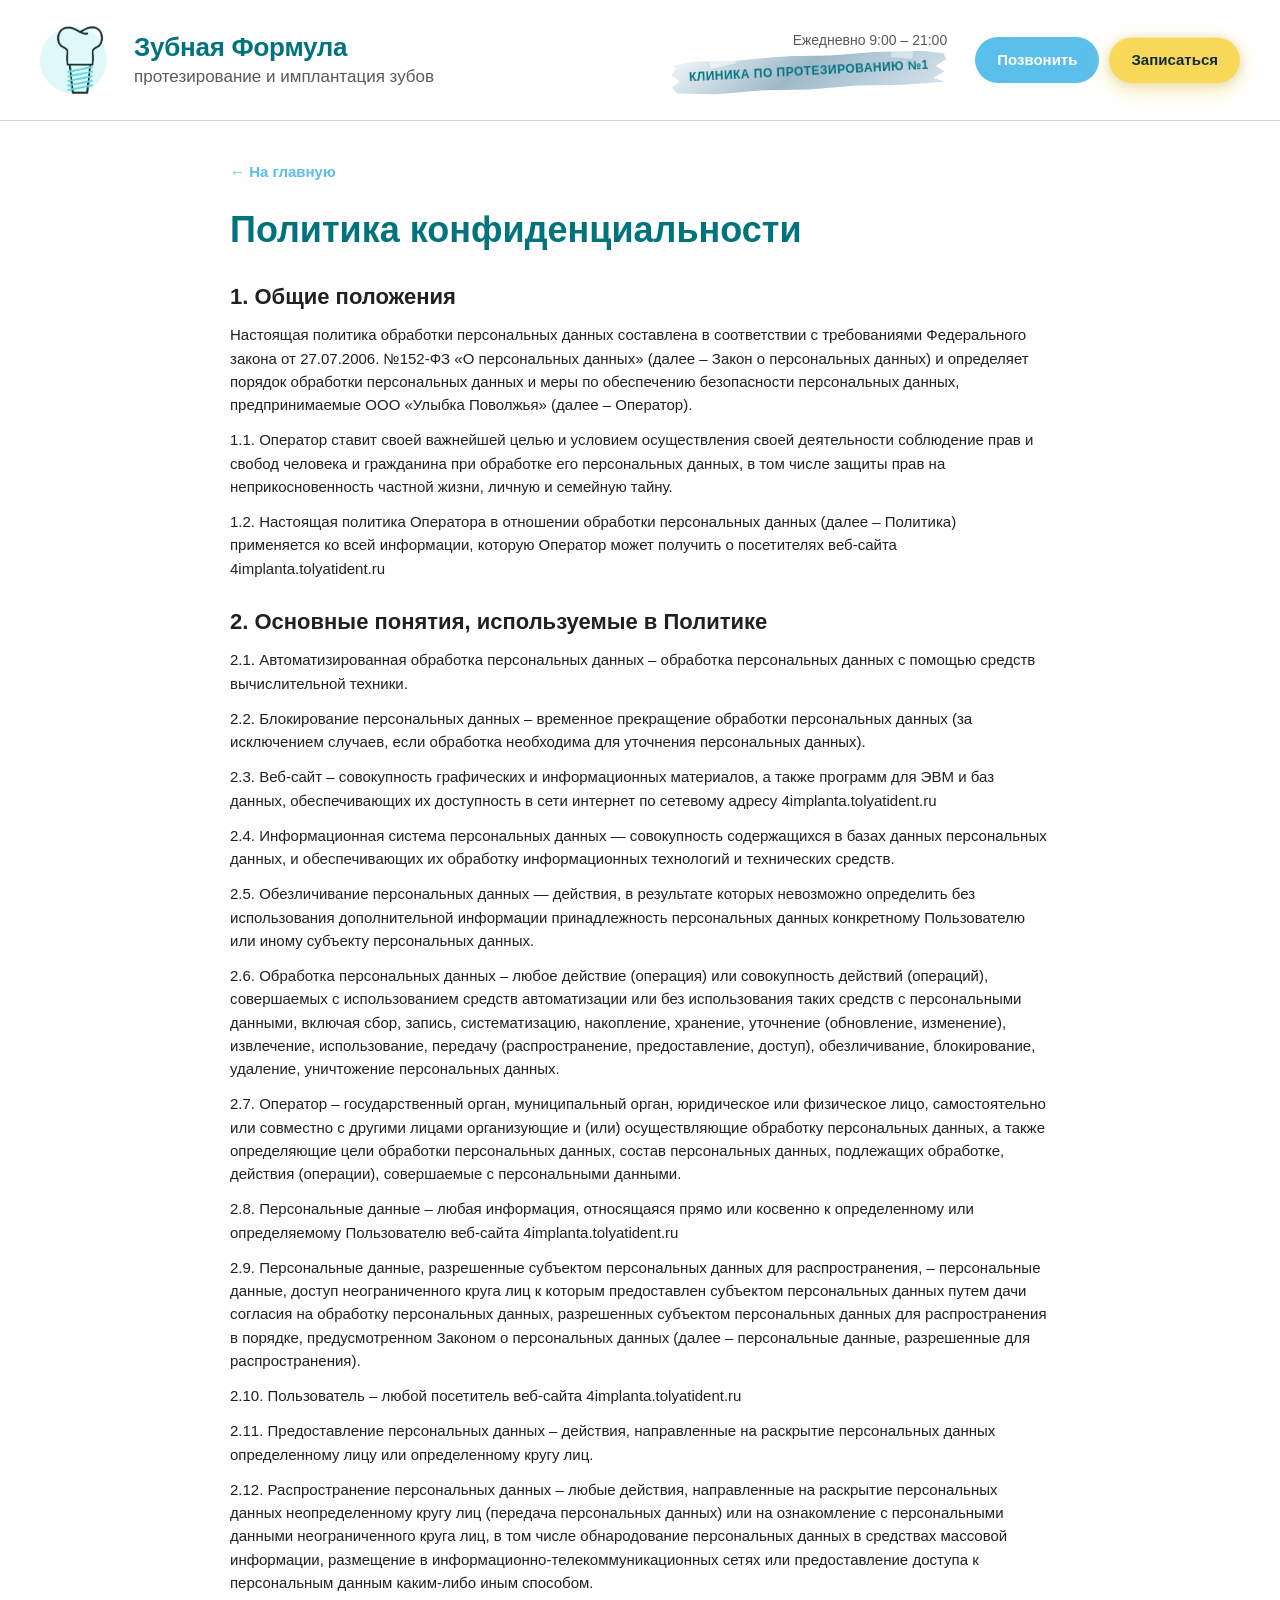
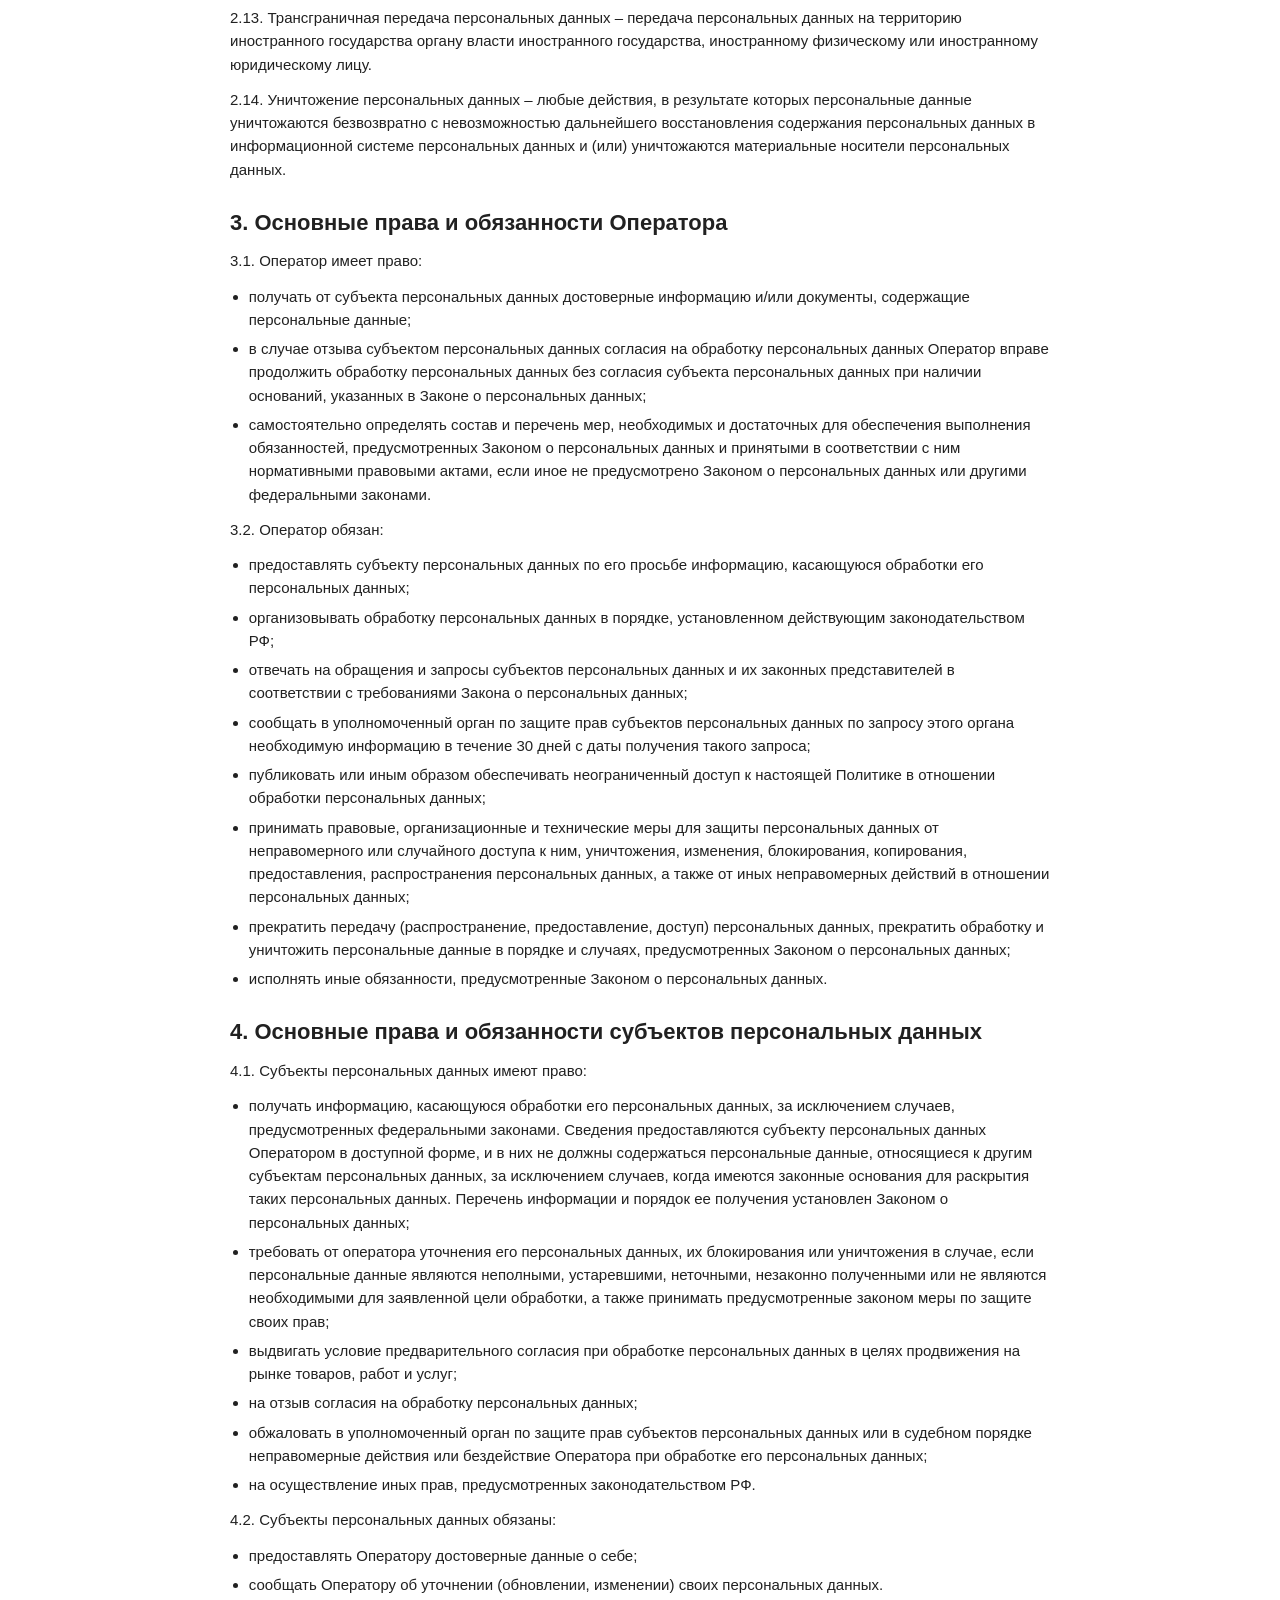
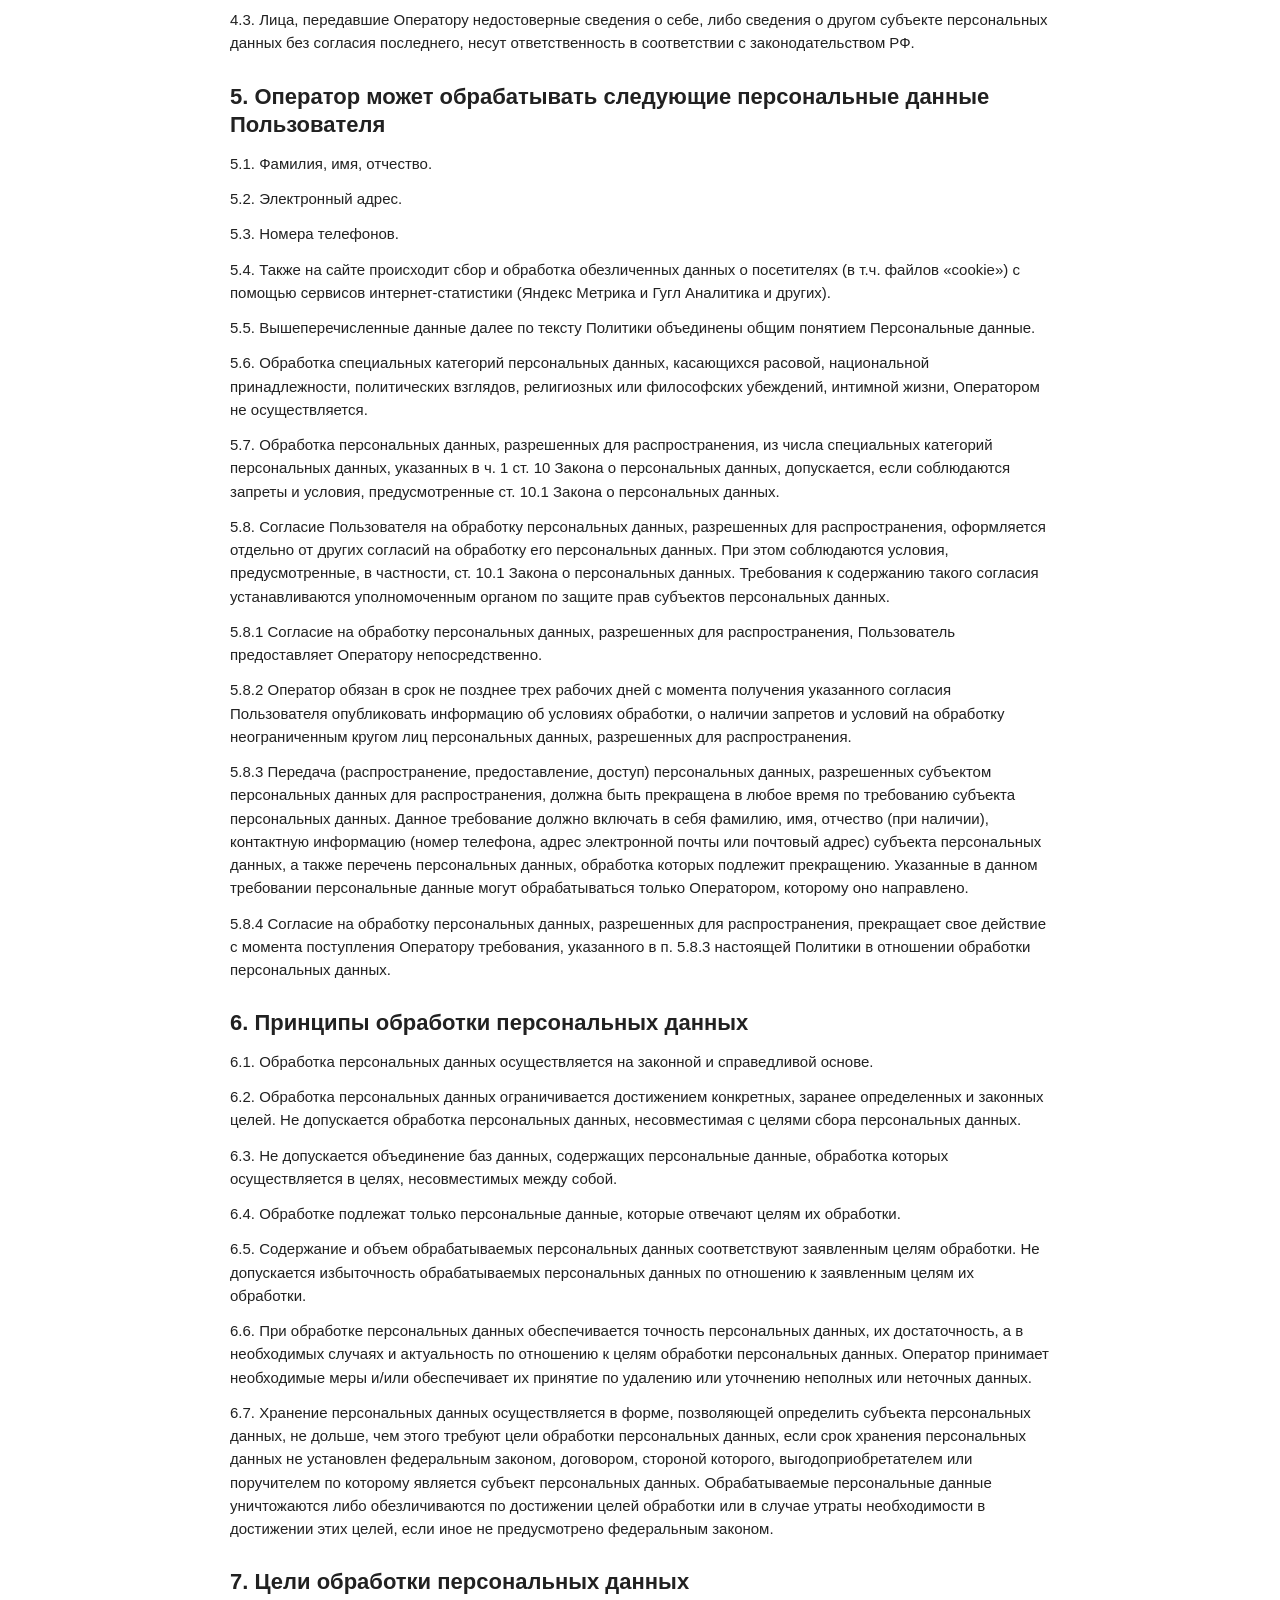
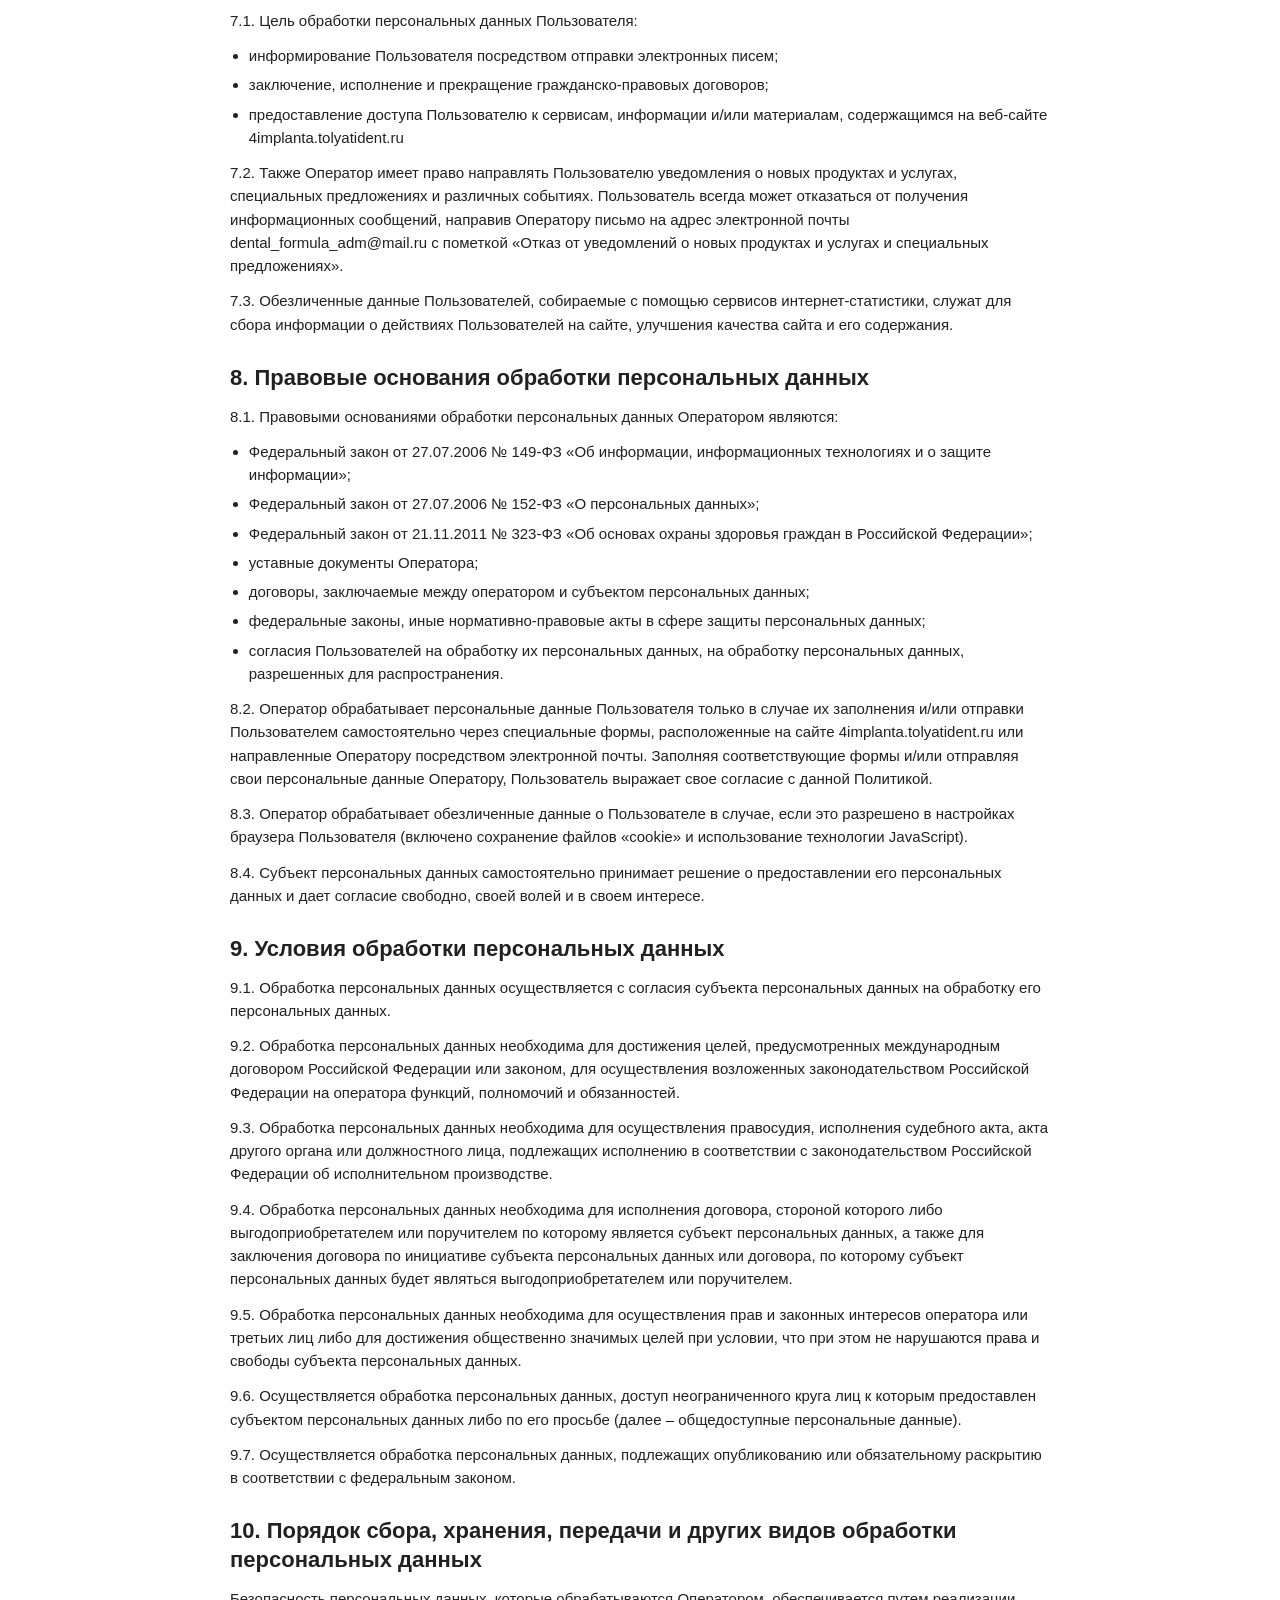
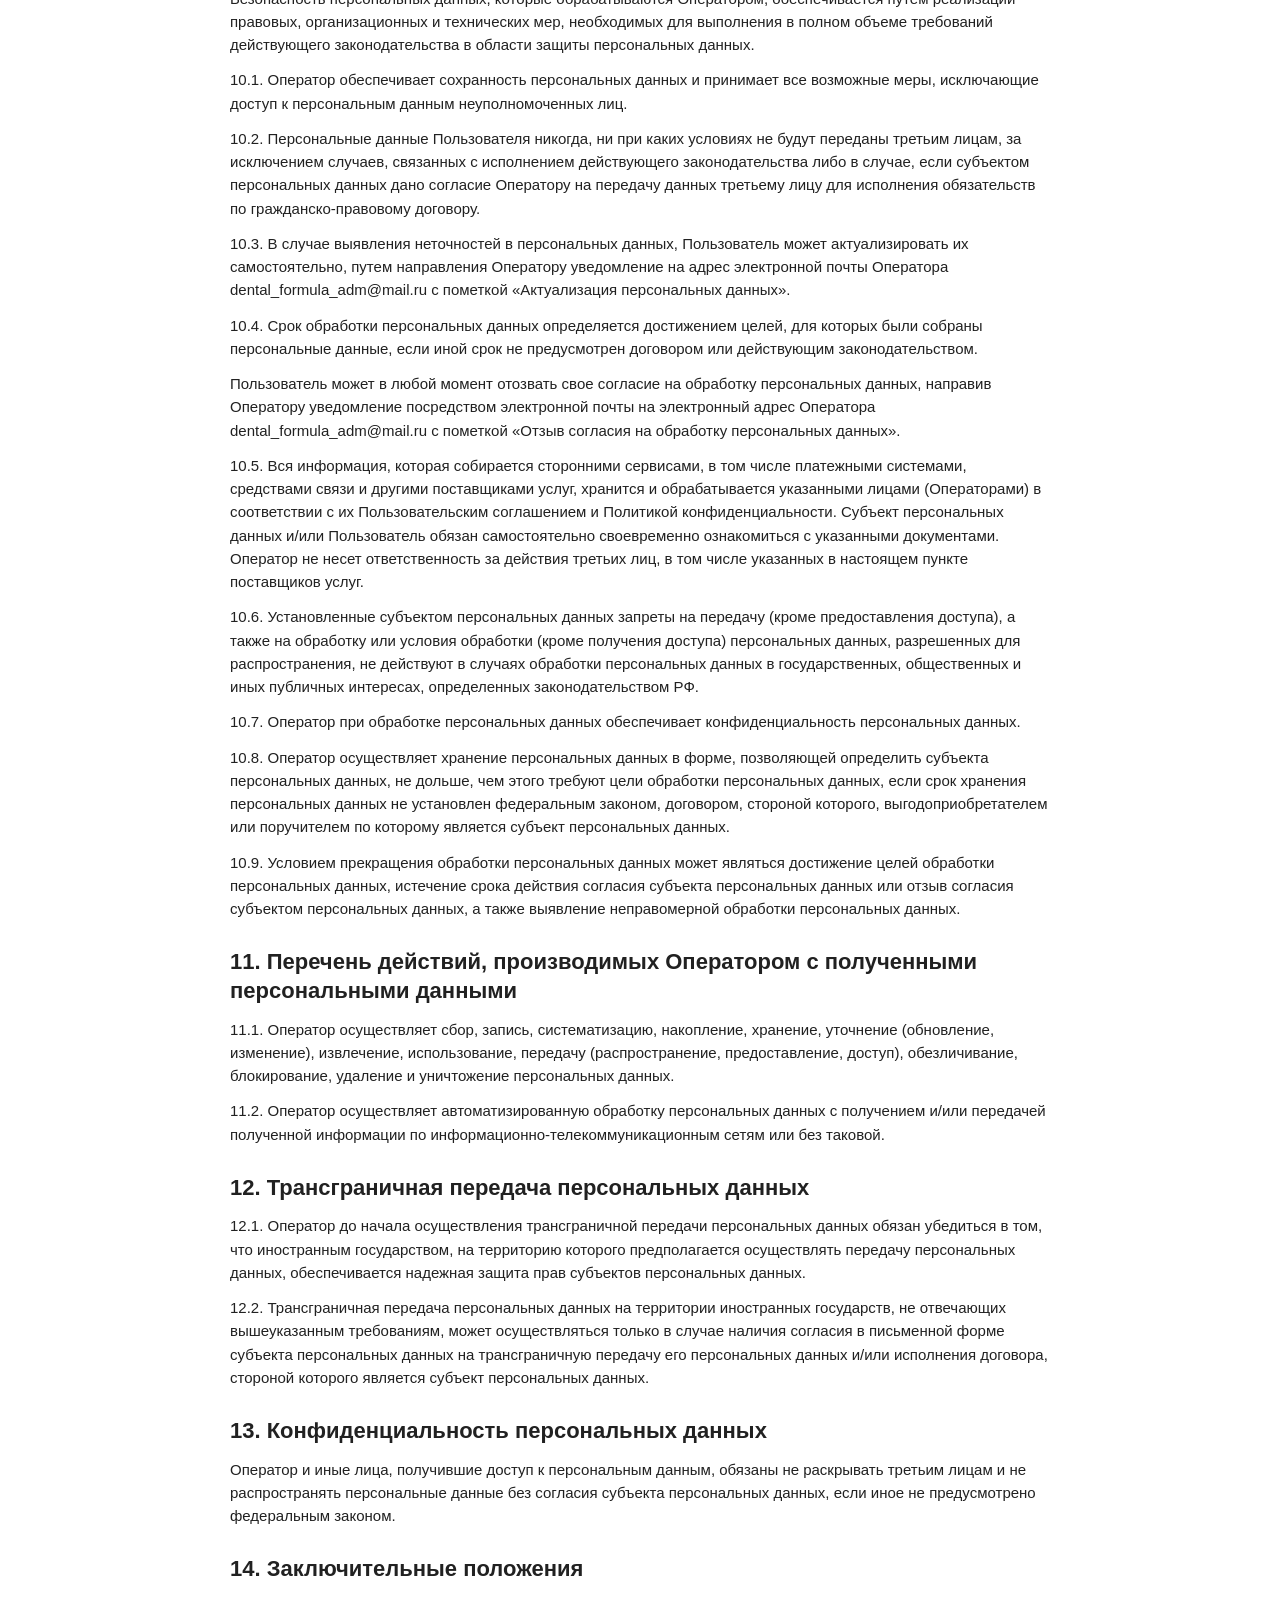
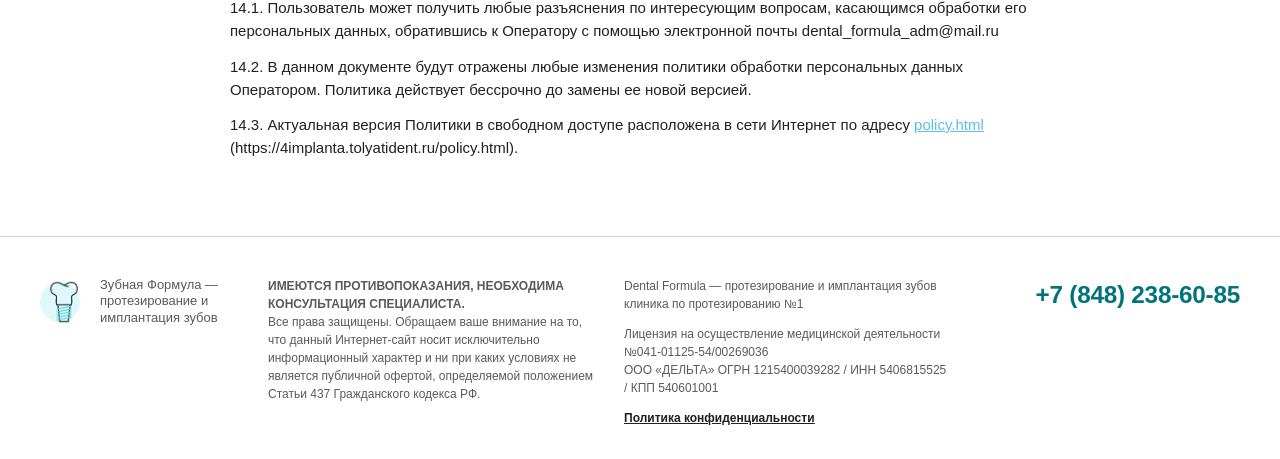
==== policy.html @ 5283dc04 "3 version" ====
<!DOCTYPE html>
<html lang="ru">
<head>
  <meta charset="UTF-8">
  <meta name="viewport" content="width=device-width, initial-scale=1.0">
  <meta name="format-detection" content="telephone=no">
  <title>Политика конфиденциальности — Зубная Формула</title>
  <link rel="icon" type="image/png" href="assets/images/logo-dental-formula.png">
  <link rel="stylesheet" href="https://static.tildacdn.com/css/fonts-tildasans.css">
  <link rel="stylesheet" href="css/styles.css">
</head>
<body>

  <header class="header">
    <div class="header__inner container">
      <a class="header__logo" href="index.html" aria-label="Зубная Формула">
        <img src="assets/images/logo-dental-formula.png" alt="Зубная Формула" width="80" height="80">
        <span class="header__logo-text">
          <span class="header__logo-name">Зубная Формула</span>
          <span class="header__logo-tagline">протезирование и имплантация зубов</span>
        </span>
      </a>

      <div class="header__meta">
        <p class="header__hours">Ежедневно 9:00 – 21:00</p>
        <p class="header__address">
          <span class="header__sticker">клиника по протезированию №1</span>
        </p>
      </div>

      <div class="header__actions">
        <a class="btn btn--primary" href="tel:+78482386085">Позвонить</a>
        <a class="header__btn btn btn--accent" href="index.html#consultation">Записаться</a>
      </div>
    </div>
  </header>

  <main class="legal-page">
    <div class="legal-page__inner container">
      <a class="legal-page__back" href="index.html">← На главную</a>
      <h1 class="legal-page__title">Политика конфиденциальности</h1>

      <div class="legal-page__content">
        <h2>1. Общие положения</h2>
        <p>Настоящая политика обработки персональных данных составлена в соответствии с требованиями Федерального закона от 27.07.2006. №152-ФЗ «О персональных данных» (далее – Закон о персональных данных) и определяет порядок обработки персональных данных и меры по обеспечению безопасности персональных данных, предпринимаемые OOO «Улыбка Поволжья» (далее – Оператор).</p>
        <p>1.1. Оператор ставит своей важнейшей целью и условием осуществления своей деятельности соблюдение прав и свобод человека и гражданина при обработке его персональных данных, в том числе защиты прав на неприкосновенность частной жизни, личную и семейную тайну.</p>
        <p>1.2. Настоящая политика Оператора в отношении обработки персональных данных (далее – Политика) применяется ко всей информации, которую Оператор может получить о посетителях веб-сайта 4implanta.tolyatident.ru</p>

        <h2>2. Основные понятия, используемые в Политике</h2>
        <p>2.1. Автоматизированная обработка персональных данных – обработка персональных данных с помощью средств вычислительной техники.</p>
        <p>2.2. Блокирование персональных данных – временное прекращение обработки персональных данных (за исключением случаев, если обработка необходима для уточнения персональных данных).</p>
        <p>2.3. Веб-сайт – совокупность графических и информационных материалов, а также программ для ЭВМ и баз данных, обеспечивающих их доступность в сети интернет по сетевому адресу 4implanta.tolyatident.ru</p>
        <p>2.4. Информационная система персональных данных — совокупность содержащихся в базах данных персональных данных, и обеспечивающих их обработку информационных технологий и технических средств.</p>
        <p>2.5. Обезличивание персональных данных — действия, в результате которых невозможно определить без использования дополнительной информации принадлежность персональных данных конкретному Пользователю или иному субъекту персональных данных.</p>
        <p>2.6. Обработка персональных данных – любое действие (операция) или совокупность действий (операций), совершаемых с использованием средств автоматизации или без использования таких средств с персональными данными, включая сбор, запись, систематизацию, накопление, хранение, уточнение (обновление, изменение), извлечение, использование, передачу (распространение, предоставление, доступ), обезличивание, блокирование, удаление, уничтожение персональных данных.</p>
        <p>2.7. Оператор – государственный орган, муниципальный орган, юридическое или физическое лицо, самостоятельно или совместно с другими лицами организующие и (или) осуществляющие обработку персональных данных, а также определяющие цели обработки персональных данных, состав персональных данных, подлежащих обработке, действия (операции), совершаемые с персональными данными.</p>
        <p>2.8. Персональные данные – любая информация, относящаяся прямо или косвенно к определенному или определяемому Пользователю веб-сайта 4implanta.tolyatident.ru</p>
        <p>2.9. Персональные данные, разрешенные субъектом персональных данных для распространения, – персональные данные, доступ неограниченного круга лиц к которым предоставлен субъектом персональных данных путем дачи согласия на обработку персональных данных, разрешенных субъектом персональных данных для распространения в порядке, предусмотренном Законом о персональных данных (далее – персональные данные, разрешенные для распространения).</p>
        <p>2.10. Пользователь – любой посетитель веб-сайта 4implanta.tolyatident.ru</p>
        <p>2.11. Предоставление персональных данных – действия, направленные на раскрытие персональных данных определенному лицу или определенному кругу лиц.</p>
        <p>2.12. Распространение персональных данных – любые действия, направленные на раскрытие персональных данных неопределенному кругу лиц (передача персональных данных) или на ознакомление с персональными данными неограниченного круга лиц, в том числе обнародование персональных данных в средствах массовой информации, размещение в информационно-телекоммуникационных сетях или предоставление доступа к персональным данным каким-либо иным способом.</p>
        <p>2.13. Трансграничная передача персональных данных – передача персональных данных на территорию иностранного государства органу власти иностранного государства, иностранному физическому или иностранному юридическому лицу.</p>
        <p>2.14. Уничтожение персональных данных – любые действия, в результате которых персональные данные уничтожаются безвозвратно с невозможностью дальнейшего восстановления содержания персональных данных в информационной системе персональных данных и (или) уничтожаются материальные носители персональных данных.</p>

        <h2>3. Основные права и обязанности Оператора</h2>
        <p>3.1. Оператор имеет право:</p>
        <ul>
          <li>получать от субъекта персональных данных достоверные информацию и/или документы, содержащие персональные данные;</li>
          <li>в случае отзыва субъектом персональных данных согласия на обработку персональных данных Оператор вправе продолжить обработку персональных данных без согласия субъекта персональных данных при наличии оснований, указанных в Законе о персональных данных;</li>
          <li>самостоятельно определять состав и перечень мер, необходимых и достаточных для обеспечения выполнения обязанностей, предусмотренных Законом о персональных данных и принятыми в соответствии с ним нормативными правовыми актами, если иное не предусмотрено Законом о персональных данных или другими федеральными законами.</li>
        </ul>
        <p>3.2. Оператор обязан:</p>
        <ul>
          <li>предоставлять субъекту персональных данных по его просьбе информацию, касающуюся обработки его персональных данных;</li>
          <li>организовывать обработку персональных данных в порядке, установленном действующим законодательством РФ;</li>
          <li>отвечать на обращения и запросы субъектов персональных данных и их законных представителей в соответствии с требованиями Закона о персональных данных;</li>
          <li>сообщать в уполномоченный орган по защите прав субъектов персональных данных по запросу этого органа необходимую информацию в течение 30 дней с даты получения такого запроса;</li>
          <li>публиковать или иным образом обеспечивать неограниченный доступ к настоящей Политике в отношении обработки персональных данных;</li>
          <li>принимать правовые, организационные и технические меры для защиты персональных данных от неправомерного или случайного доступа к ним, уничтожения, изменения, блокирования, копирования, предоставления, распространения персональных данных, а также от иных неправомерных действий в отношении персональных данных;</li>
          <li>прекратить передачу (распространение, предоставление, доступ) персональных данных, прекратить обработку и уничтожить персональные данные в порядке и случаях, предусмотренных Законом о персональных данных;</li>
          <li>исполнять иные обязанности, предусмотренные Законом о персональных данных.</li>
        </ul>

        <h2>4. Основные права и обязанности субъектов персональных данных</h2>
        <p>4.1. Субъекты персональных данных имеют право:</p>
        <ul>
          <li>получать информацию, касающуюся обработки его персональных данных, за исключением случаев, предусмотренных федеральными законами. Сведения предоставляются субъекту персональных данных Оператором в доступной форме, и в них не должны содержаться персональные данные, относящиеся к другим субъектам персональных данных, за исключением случаев, когда имеются законные основания для раскрытия таких персональных данных. Перечень информации и порядок ее получения установлен Законом о персональных данных;</li>
          <li>требовать от оператора уточнения его персональных данных, их блокирования или уничтожения в случае, если персональные данные являются неполными, устаревшими, неточными, незаконно полученными или не являются необходимыми для заявленной цели обработки, а также принимать предусмотренные законом меры по защите своих прав;</li>
          <li>выдвигать условие предварительного согласия при обработке персональных данных в целях продвижения на рынке товаров, работ и услуг;</li>
          <li>на отзыв согласия на обработку персональных данных;</li>
          <li>обжаловать в уполномоченный орган по защите прав субъектов персональных данных или в судебном порядке неправомерные действия или бездействие Оператора при обработке его персональных данных;</li>
          <li>на осуществление иных прав, предусмотренных законодательством РФ.</li>
        </ul>
        <p>4.2. Субъекты персональных данных обязаны:</p>
        <ul>
          <li>предоставлять Оператору достоверные данные о себе;</li>
          <li>сообщать Оператору об уточнении (обновлении, изменении) своих персональных данных.</li>
        </ul>
        <p>4.3. Лица, передавшие Оператору недостоверные сведения о себе, либо сведения о другом субъекте персональных данных без согласия последнего, несут ответственность в соответствии с законодательством РФ.</p>

        <h2>5. Оператор может обрабатывать следующие персональные данные Пользователя</h2>
        <p>5.1. Фамилия, имя, отчество.</p>
        <p>5.2. Электронный адрес.</p>
        <p>5.3. Номера телефонов.</p>
        <p>5.4. Также на сайте происходит сбор и обработка обезличенных данных о посетителях (в т.ч. файлов «cookie») с помощью сервисов интернет-статистики (Яндекс Метрика и Гугл Аналитика и других).</p>
        <p>5.5. Вышеперечисленные данные далее по тексту Политики объединены общим понятием Персональные данные.</p>
        <p>5.6. Обработка специальных категорий персональных данных, касающихся расовой, национальной принадлежности, политических взглядов, религиозных или философских убеждений, интимной жизни, Оператором не осуществляется.</p>
        <p>5.7. Обработка персональных данных, разрешенных для распространения, из числа специальных категорий персональных данных, указанных в ч. 1 ст. 10 Закона о персональных данных, допускается, если соблюдаются запреты и условия, предусмотренные ст. 10.1 Закона о персональных данных.</p>
        <p>5.8. Согласие Пользователя на обработку персональных данных, разрешенных для распространения, оформляется отдельно от других согласий на обработку его персональных данных. При этом соблюдаются условия, предусмотренные, в частности, ст. 10.1 Закона о персональных данных. Требования к содержанию такого согласия устанавливаются уполномоченным органом по защите прав субъектов персональных данных.</p>
        <p>5.8.1 Согласие на обработку персональных данных, разрешенных для распространения, Пользователь предоставляет Оператору непосредственно.</p>
        <p>5.8.2 Оператор обязан в срок не позднее трех рабочих дней с момента получения указанного согласия Пользователя опубликовать информацию об условиях обработки, о наличии запретов и условий на обработку неограниченным кругом лиц персональных данных, разрешенных для распространения.</p>
        <p>5.8.3 Передача (распространение, предоставление, доступ) персональных данных, разрешенных субъектом персональных данных для распространения, должна быть прекращена в любое время по требованию субъекта персональных данных. Данное требование должно включать в себя фамилию, имя, отчество (при наличии), контактную информацию (номер телефона, адрес электронной почты или почтовый адрес) субъекта персональных данных, а также перечень персональных данных, обработка которых подлежит прекращению. Указанные в данном требовании персональные данные могут обрабатываться только Оператором, которому оно направлено.</p>
        <p>5.8.4 Согласие на обработку персональных данных, разрешенных для распространения, прекращает свое действие с момента поступления Оператору требования, указанного в п. 5.8.3 настоящей Политики в отношении обработки персональных данных.</p>

        <h2>6. Принципы обработки персональных данных</h2>
        <p>6.1. Обработка персональных данных осуществляется на законной и справедливой основе.</p>
        <p>6.2. Обработка персональных данных ограничивается достижением конкретных, заранее определенных и законных целей. Не допускается обработка персональных данных, несовместимая с целями сбора персональных данных.</p>
        <p>6.3. Не допускается объединение баз данных, содержащих персональные данные, обработка которых осуществляется в целях, несовместимых между собой.</p>
        <p>6.4. Обработке подлежат только персональные данные, которые отвечают целям их обработки.</p>
        <p>6.5. Содержание и объем обрабатываемых персональных данных соответствуют заявленным целям обработки. Не допускается избыточность обрабатываемых персональных данных по отношению к заявленным целям их обработки.</p>
        <p>6.6. При обработке персональных данных обеспечивается точность персональных данных, их достаточность, а в необходимых случаях и актуальность по отношению к целям обработки персональных данных. Оператор принимает необходимые меры и/или обеспечивает их принятие по удалению или уточнению неполных или неточных данных.</p>
        <p>6.7. Хранение персональных данных осуществляется в форме, позволяющей определить субъекта персональных данных, не дольше, чем этого требуют цели обработки персональных данных, если срок хранения персональных данных не установлен федеральным законом, договором, стороной которого, выгодоприобретателем или поручителем по которому является субъект персональных данных. Обрабатываемые персональные данные уничтожаются либо обезличиваются по достижении целей обработки или в случае утраты необходимости в достижении этих целей, если иное не предусмотрено федеральным законом.</p>

        <h2>7. Цели обработки персональных данных</h2>
        <p>7.1. Цель обработки персональных данных Пользователя:</p>
        <ul>
          <li>информирование Пользователя посредством отправки электронных писем;</li>
          <li>заключение, исполнение и прекращение гражданско-правовых договоров;</li>
          <li>предоставление доступа Пользователю к сервисам, информации и/или материалам, содержащимся на веб-сайте 4implanta.tolyatident.ru</li>
        </ul>
        <p>7.2. Также Оператор имеет право направлять Пользователю уведомления о новых продуктах и услугах, специальных предложениях и различных событиях. Пользователь всегда может отказаться от получения информационных сообщений, направив Оператору письмо на адрес электронной почты dental_formula_adm@mail.ru с пометкой «Отказ от уведомлений о новых продуктах и услугах и специальных предложениях».</p>
        <p>7.3. Обезличенные данные Пользователей, собираемые с помощью сервисов интернет-статистики, служат для сбора информации о действиях Пользователей на сайте, улучшения качества сайта и его содержания.</p>

        <h2>8. Правовые основания обработки персональных данных</h2>
        <p>8.1. Правовыми основаниями обработки персональных данных Оператором являются:</p>
        <ul>
          <li>Федеральный закон от 27.07.2006 № 149-ФЗ «Об информации, информационных технологиях и о защите информации»;</li>
          <li>Федеральный закон от 27.07.2006 № 152-ФЗ «О персональных данных»;</li>
          <li>Федеральный закон от 21.11.2011 № 323-ФЗ «Об основах охраны здоровья граждан в Российской Федерации»;</li>
          <li>уставные документы Оператора;</li>
          <li>договоры, заключаемые между оператором и субъектом персональных данных;</li>
          <li>федеральные законы, иные нормативно-правовые акты в сфере защиты персональных данных;</li>
          <li>согласия Пользователей на обработку их персональных данных, на обработку персональных данных, разрешенных для распространения.</li>
        </ul>
        <p>8.2. Оператор обрабатывает персональные данные Пользователя только в случае их заполнения и/или отправки Пользователем самостоятельно через специальные формы, расположенные на сайте 4implanta.tolyatident.ru или направленные Оператору посредством электронной почты. Заполняя соответствующие формы и/или отправляя свои персональные данные Оператору, Пользователь выражает свое согласие с данной Политикой.</p>
        <p>8.3. Оператор обрабатывает обезличенные данные о Пользователе в случае, если это разрешено в настройках браузера Пользователя (включено сохранение файлов «cookie» и использование технологии JavaScript).</p>
        <p>8.4. Субъект персональных данных самостоятельно принимает решение о предоставлении его персональных данных и дает согласие свободно, своей волей и в своем интересе.</p>

        <h2>9. Условия обработки персональных данных</h2>
        <p>9.1. Обработка персональных данных осуществляется с согласия субъекта персональных данных на обработку его персональных данных.</p>
        <p>9.2. Обработка персональных данных необходима для достижения целей, предусмотренных международным договором Российской Федерации или законом, для осуществления возложенных законодательством Российской Федерации на оператора функций, полномочий и обязанностей.</p>
        <p>9.3. Обработка персональных данных необходима для осуществления правосудия, исполнения судебного акта, акта другого органа или должностного лица, подлежащих исполнению в соответствии с законодательством Российской Федерации об исполнительном производстве.</p>
        <p>9.4. Обработка персональных данных необходима для исполнения договора, стороной которого либо выгодоприобретателем или поручителем по которому является субъект персональных данных, а также для заключения договора по инициативе субъекта персональных данных или договора, по которому субъект персональных данных будет являться выгодоприобретателем или поручителем.</p>
        <p>9.5. Обработка персональных данных необходима для осуществления прав и законных интересов оператора или третьих лиц либо для достижения общественно значимых целей при условии, что при этом не нарушаются права и свободы субъекта персональных данных.</p>
        <p>9.6. Осуществляется обработка персональных данных, доступ неограниченного круга лиц к которым предоставлен субъектом персональных данных либо по его просьбе (далее – общедоступные персональные данные).</p>
        <p>9.7. Осуществляется обработка персональных данных, подлежащих опубликованию или обязательному раскрытию в соответствии с федеральным законом.</p>

        <h2>10. Порядок сбора, хранения, передачи и других видов обработки персональных данных</h2>
        <p>Безопасность персональных данных, которые обрабатываются Оператором, обеспечивается путем реализации правовых, организационных и технических мер, необходимых для выполнения в полном объеме требований действующего законодательства в области защиты персональных данных.</p>
        <p>10.1. Оператор обеспечивает сохранность персональных данных и принимает все возможные меры, исключающие доступ к персональным данным неуполномоченных лиц.</p>
        <p>10.2. Персональные данные Пользователя никогда, ни при каких условиях не будут переданы третьим лицам, за исключением случаев, связанных с исполнением действующего законодательства либо в случае, если субъектом персональных данных дано согласие Оператору на передачу данных третьему лицу для исполнения обязательств по гражданско-правовому договору.</p>
        <p>10.3. В случае выявления неточностей в персональных данных, Пользователь может актуализировать их самостоятельно, путем направления Оператору уведомление на адрес электронной почты Оператора dental_formula_adm@mail.ru с пометкой «Актуализация персональных данных».</p>
        <p>10.4. Срок обработки персональных данных определяется достижением целей, для которых были собраны персональные данные, если иной срок не предусмотрен договором или действующим законодательством.</p>
        <p>Пользователь может в любой момент отозвать свое согласие на обработку персональных данных, направив Оператору уведомление посредством электронной почты на электронный адрес Оператора dental_formula_adm@mail.ru с пометкой «Отзыв согласия на обработку персональных данных».</p>
        <p>10.5. Вся информация, которая собирается сторонними сервисами, в том числе платежными системами, средствами связи и другими поставщиками услуг, хранится и обрабатывается указанными лицами (Операторами) в соответствии с их Пользовательским соглашением и Политикой конфиденциальности. Субъект персональных данных и/или Пользователь обязан самостоятельно своевременно ознакомиться с указанными документами. Оператор не несет ответственность за действия третьих лиц, в том числе указанных в настоящем пункте поставщиков услуг.</p>
        <p>10.6. Установленные субъектом персональных данных запреты на передачу (кроме предоставления доступа), а также на обработку или условия обработки (кроме получения доступа) персональных данных, разрешенных для распространения, не действуют в случаях обработки персональных данных в государственных, общественных и иных публичных интересах, определенных законодательством РФ.</p>
        <p>10.7. Оператор при обработке персональных данных обеспечивает конфиденциальность персональных данных.</p>
        <p>10.8. Оператор осуществляет хранение персональных данных в форме, позволяющей определить субъекта персональных данных, не дольше, чем этого требуют цели обработки персональных данных, если срок хранения персональных данных не установлен федеральным законом, договором, стороной которого, выгодоприобретателем или поручителем по которому является субъект персональных данных.</p>
        <p>10.9. Условием прекращения обработки персональных данных может являться достижение целей обработки персональных данных, истечение срока действия согласия субъекта персональных данных или отзыв согласия субъектом персональных данных, а также выявление неправомерной обработки персональных данных.</p>

        <h2>11. Перечень действий, производимых Оператором с полученными персональными данными</h2>
        <p>11.1. Оператор осуществляет сбор, запись, систематизацию, накопление, хранение, уточнение (обновление, изменение), извлечение, использование, передачу (распространение, предоставление, доступ), обезличивание, блокирование, удаление и уничтожение персональных данных.</p>
        <p>11.2. Оператор осуществляет автоматизированную обработку персональных данных с получением и/или передачей полученной информации по информационно-телекоммуникационным сетям или без таковой.</p>

        <h2>12. Трансграничная передача персональных данных</h2>
        <p>12.1. Оператор до начала осуществления трансграничной передачи персональных данных обязан убедиться в том, что иностранным государством, на территорию которого предполагается осуществлять передачу персональных данных, обеспечивается надежная защита прав субъектов персональных данных.</p>
        <p>12.2. Трансграничная передача персональных данных на территории иностранных государств, не отвечающих вышеуказанным требованиям, может осуществляться только в случае наличия согласия в письменной форме субъекта персональных данных на трансграничную передачу его персональных данных и/или исполнения договора, стороной которого является субъект персональных данных.</p>

        <h2>13. Конфиденциальность персональных данных</h2>
        <p>Оператор и иные лица, получившие доступ к персональным данным, обязаны не раскрывать третьим лицам и не распространять персональные данные без согласия субъекта персональных данных, если иное не предусмотрено федеральным законом.</p>

        <h2>14. Заключительные положения</h2>
        <p>14.1. Пользователь может получить любые разъяснения по интересующим вопросам, касающимся обработки его персональных данных, обратившись к Оператору с помощью электронной почты dental_formula_adm@mail.ru</p>
        <p>14.2. В данном документе будут отражены любые изменения политики обработки персональных данных Оператором. Политика действует бессрочно до замены ее новой версией.</p>
        <p>14.3. Актуальная версия Политики в свободном доступе расположена в сети Интернет по адресу <a href="policy.html">policy.html</a> (https://4implanta.tolyatident.ru/policy.html).</p>
      </div>
    </div>
  </main>

  <footer class="footer">
    <div class="footer__inner container">
      <a class="footer__logo" href="index.html">
        <img src="assets/images/logo-dental-formula.png" alt="Зубная Формула" width="48" height="48">
        <span class="footer__logo-text">Зубная Формула — протезирование и имплантация зубов</span>
      </a>

      <div class="footer__legal">
        <p><strong>ИМЕЮТСЯ ПРОТИВОПОКАЗАНИЯ, НЕОБХОДИМА КОНСУЛЬТАЦИЯ СПЕЦИАЛИСТА.</strong><br>
        Все права защищены. Обращаем ваше внимание на то, что данный Интернет-сайт носит исключительно информационный характер и ни при каких условиях не является публичной офертой, определяемой положением Статьи 437 Гражданского кодекса РФ.</p>
      </div>

      <div class="footer__company">
        <p>Dental Formula — протезирование и имплантация зубов<br>
        клиника по протезированию №1</p>
        <p>Лицензия на осуществление медицинской деятельности №041-01125-54/00269036<br>
        ООО «ДЕЛЬТА» ОГРН 1215400039282 / ИНН 5406815525 / КПП 540601001</p>
        <a class="footer__policy" href="policy.html"><strong><u>Политика конфиденциальности</u></strong></a>
      </div>

      <div class="footer__contacts">
        <a class="footer__phone" href="tel:+78482386085">+7 (848) 238-60-85</a>
      </div>
    </div>
  </footer>

</body>
</html>
---- css/styles.css ----
:root {
    --color-primary: #5abfea;
    --color-primary-dark: #0c54a0;
    --color-teal: #1e6c8e;
    --color-teal-dark: #01737d;
    --color-accent: #f7d858;
    --color-accent-hover: #ecc23a;
    --color-accent-text: #122a3d;
    --color-accent-glow: rgba(247, 216, 88, 0.52);
    --color-bg: #e2e8ef;
    --color-bg-light: #f6f6f6;
    --color-text: #212121;
    --color-text-muted: #5a5a5a;
    --color-white: #ffffff;
    --color-border: #d0d8e0;
    --font: "TildaSans", Arial, sans-serif;
    --container: 1200px;
    --header-h: 120px;
    --radius: 30px;
    --radius-sm: 8px;
    --shadow: 0 4px 24px rgba(0, 0, 0, 0.08);
}

*,
*::before,
*::after {
    box-sizing: border-box;
}

html {
    scroll-behavior: smooth;
}

body {
    margin: 0;
    font-family: var(--font);
    font-size: 16px;
    line-height: 1.5;
    color: var(--color-text);
    background: var(--color-white);
    overflow-x: clip;
}

img {
    max-width: 100%;
    height: auto;
    display: block;
}

a {
    color: inherit;
}

button,
input {
    font: inherit;
}

.container {
    width: min(100% - 32px, var(--container));
    margin-inline: auto;
}

.visually-hidden {
    position: absolute;
    width: 1px;
    height: 1px;
    padding: 0;
    margin: -1px;
    overflow: hidden;
    clip: rect(0, 0, 0, 0);
    white-space: nowrap;
    border: 0;
}

/* Buttons */
.btn {
    display: inline-flex;
    align-items: center;
    justify-content: center;
    gap: 8px;
    padding: 16px 32px;
    border: none;
    border-radius: var(--radius);
    font-weight: 600;
    font-size: 16px;
    line-height: 1.2;
    text-align: center;
    cursor: pointer;
    transition:
        background 0.2s,
        color 0.2s,
        border-color 0.2s;
    text-decoration: none;
}

.btn--primary {
    background: var(--color-primary);
    color: var(--color-white);
}

.btn--primary:hover {
    background: var(--color-primary-dark);
}

.btn--accent {
    background: var(--color-accent);
    color: var(--color-accent-text);
    font-size: 18px;
    font-weight: 700;
    padding: 20px 36px;
    box-shadow:
        inset 0 1px 0 rgba(255, 255, 255, 0.42),
        0 6px 22px var(--color-accent-glow),
        0 2px 8px rgba(18, 42, 61, 0.16);
}

.btn--accent:hover {
    background: var(--color-accent-hover);
}

/* CTA: shimmer + hover lift (hero — чуть сильнее свечение) */
.btn--accent,
.btn--hero {
    position: relative;
    overflow: hidden;
    isolation: isolate;
    transition:
        background 0.2s,
        color 0.2s,
        transform 0.2s ease,
        box-shadow 0.2s ease;
}

.btn--accent > *,
.btn--hero > *,
.btn--pulse > * {
    position: relative;
    z-index: 1;
}

.btn--accent::after,
.btn--hero::after {
    content: "";
    position: absolute;
    inset: -1px;
    z-index: 0;
    background: linear-gradient(
        105deg,
        transparent 38%,
        rgba(255, 255, 255, 0.55) 50%,
        transparent 62%
    );
    transform: translateX(-130%) skewX(-12deg);
    pointer-events: none;
}

.header__btn.btn--accent::after {
    animation: btn-shimmer 6.5s linear infinite;
}

.btn--accent:not(.header__btn)::after,
.btn--hero::after {
    animation: btn-shimmer 6.5s linear 3.4s infinite;
}

.btn--hero {
    animation: btn-glow-pulse 2.8s ease-in-out infinite;
}

.btn--accent:hover,
.btn--hero:hover {
    transform: translateY(-3px);
    box-shadow:
        inset 0 1px 0 rgba(255, 255, 255, 0.5),
        0 10px 28px rgba(247, 216, 88, 0.62),
        0 4px 12px rgba(18, 42, 61, 0.2);
}

@media (hover: hover) and (pointer: fine) {
    .btn--hero:hover {
        animation: none;
    }
}

.btn--accent:active,
.btn--hero:active {
    transform: translateY(-1px);
    transition-duration: 0.08s;
}

/* Заметная пульсация для ключевых CTA (работает без hover — важно для мобилки) */
.btn--pulse {
    overflow: visible;
    animation: btn-pulse-glow 2.2s ease-in-out infinite;
}

.btn--accent.btn--pulse::after {
    display: none;
}

.btn--pulse::before {
    content: "";
    position: absolute;
    inset: -6px;
    z-index: 0;
    border: 2px solid rgba(247, 216, 88, 0.75);
    border-radius: inherit;
    pointer-events: none;
    animation: btn-pulse-ring 2.2s cubic-bezier(0.22, 1, 0.36, 1) infinite;
}

@keyframes btn-pulse-glow {
    0%,
    100% {
        box-shadow:
            inset 0 1px 0 rgba(255, 255, 255, 0.42),
            0 6px 20px rgba(247, 216, 88, 0.5),
            0 2px 8px rgba(18, 42, 61, 0.16);
    }
    50% {
        box-shadow:
            inset 0 1px 0 rgba(255, 255, 255, 0.55),
            0 12px 36px rgba(247, 216, 88, 0.88),
            0 0 0 6px rgba(247, 216, 88, 0.3);
    }
}

@keyframes btn-pulse-ring {
    0% {
        opacity: 0.85;
        transform: scale(1);
    }
    100% {
        opacity: 0;
        transform: scale(1.14);
    }
}

@keyframes btn-shimmer {
    0% {
        transform: translateX(-130%) skewX(-12deg);
    }
    22% {
        transform: translateX(130%) skewX(-12deg);
    }
    22.01%,
    100% {
        transform: translateX(-130%) skewX(-12deg);
    }
}

@keyframes btn-glow-pulse {
    0%,
    100% {
        box-shadow:
            inset 0 1px 0 rgba(255, 255, 255, 0.42),
            0 8px 26px var(--color-accent-glow),
            0 3px 10px rgba(18, 42, 61, 0.18);
    }
    50% {
        box-shadow:
            inset 0 1px 0 rgba(255, 255, 255, 0.42),
            0 10px 34px rgba(247, 216, 88, 0.72),
            0 4px 14px rgba(18, 42, 61, 0.22);
    }
}

@media (prefers-reduced-motion: reduce) {
    .btn--accent::after,
    .btn--hero::after,
    .btn--hero {
        animation: none;
    }

    .btn--accent:hover,
    .btn--hero:hover {
        transform: none;
    }

    .btn--pulse,
    .btn--pulse::before {
        animation: none;
    }
}

.btn--ghost {
    background: transparent;
    color: var(--color-primary);
    border: 1px solid var(--color-primary);
}

.btn--ghost:hover {
    background: rgba(90, 191, 234, 0.1);
}

/* Header */
.header {
    position: sticky;
    top: 0;
    z-index: 100;
    background: var(--color-white);
    box-shadow: 0 1px 0 var(--color-border);
}

.header__inner {
    display: grid;
    grid-template-columns: minmax(0, auto) minmax(0, 1fr) auto;
    align-items: center;
    gap: 16px 28px;
    min-height: var(--header-h);
    padding-block: 12px;
}

.header__logo {
    display: flex;
    align-items: center;
    gap: 14px;
    min-width: 0;
    text-decoration: none;
}

.header__logo img {
    width: 76px;
    height: auto;
    flex-shrink: 0;
}

.header__logo-text {
    display: flex;
    flex-direction: column;
    gap: 4px;
    max-width: min(340px, 30vw);
    min-width: 0;
}

.header__logo-name {
    font-size: clamp(20px, 2.2vw, 26px);
    font-weight: 700;
    line-height: 1.1;
    color: var(--color-teal-dark);
    letter-spacing: -0.01em;
}

.header__logo-tagline {
    font-size: clamp(14px, 1.45vw, 17px);
    font-weight: 500;
    line-height: 1.25;
    color: var(--color-text-muted);
}

.header__meta {
    display: flex;
    flex-direction: column;
    align-items: flex-end;
    justify-content: center;
    gap: 4px;
    min-width: 0;
    text-align: right;
}

.header__hours,
.header__address {
    margin: 0;
    font-size: 14px;
    line-height: 1.3;
    overflow-wrap: break-word;
}

.header__hours {
    color: var(--color-text-muted);
}

.header__address {
    margin-top: 2px;
}

.header__sticker {
    position: relative;
    display: inline-block;
    padding: 10px 18px 11px;
    font-size: 12px;
    font-weight: 800;
    line-height: 1.15;
    letter-spacing: 0.04em;
    text-transform: uppercase;
    color: var(--color-teal-dark);
    background: linear-gradient(145deg, #f2f7fa 0%, #9eb9c9 46%, #d5e3ec 100%);
    transform: rotate(-3deg);
    clip-path: polygon(
        1% 10%,
        9% 2%,
        24% 6%,
        41% 0%,
        58% 5%,
        74% 1%,
        91% 5%,
        99% 15%,
        100% 32%,
        96% 50%,
        99% 68%,
        95% 84%,
        99% 97%,
        84% 100%,
        67% 95%,
        50% 99%,
        33% 94%,
        16% 99%,
        2% 91%,
        0% 74%,
        3% 56%,
        0% 38%,
        2% 20%
    );
    box-shadow:
        2px 4px 0 rgba(72, 102, 122, 0.16),
        0 10px 22px rgba(30, 108, 142, 0.16);
    filter: drop-shadow(0 1px 0 rgba(255, 255, 255, 0.5));
}

.header__sticker::before,
.header__sticker::after {
    content: "";
    position: absolute;
    height: 12px;
    background: rgba(255, 255, 255, 0.5);
    border-radius: 1px;
    box-shadow: 0 1px 2px rgba(30, 108, 142, 0.12);
    pointer-events: none;
}

.header__sticker::before {
    top: -5px;
    left: 14%;
    width: 26px;
    transform: rotate(-10deg);
}

.header__sticker::after {
    top: -4px;
    right: 12%;
    width: 22px;
    transform: rotate(7deg);
    opacity: 0.85;
}

.header__actions {
    display: flex;
    align-items: center;
    gap: 10px;
    flex-shrink: 0;
}

.header__actions .btn {
    padding: 14px 22px;
    font-size: 15px;
    border-radius: 999px;
}

.header__btn {
    white-space: nowrap;
}

/* Hero */
.hero {
    position: relative;
    background: linear-gradient(0.358turn, rgb(188, 220, 235) 0%, rgb(61, 141, 179) 100%);
    min-height: 590px;
    padding: 48px 0 56px;
    overflow: hidden;
    color: var(--color-white);
}

.hero__bg {
    position: absolute;
    inset: 0;
    pointer-events: none;
    overflow: hidden;
}

.hero__bg-doctor {
    position: absolute;
    right: -5%;
    bottom: 0;
    width: min(55%, 680px);
    height: 100%;
    object-fit: cover;
    object-position: center top;
    opacity: 0.95;
    mask-image: linear-gradient(to left, #000 70%, transparent 100%);
    -webkit-mask-image: linear-gradient(to left, #000 70%, transparent 100%);
}

@media (min-width: 1200px) {
    .hero__bg::after {
        content: "";
        position: absolute;
        inset: 0;
        z-index: 1;
        pointer-events: none;
        background: linear-gradient(
            90deg,
            rgba(61, 141, 179, 0.88) 0%,
            rgba(72, 152, 188, 0.48) 22%,
            rgba(100, 175, 205, 0.18) 40%,
            transparent 54%
        );
    }

    .hero__bg-doctor {
        left: 50%;
        right: auto;
        width: 50%;
        max-width: none;
        object-position: center top;
        mask-image: linear-gradient(
            to left,
            #000 0%,
            #000 46%,
            rgba(0, 0, 0, 0.82) 58%,
            rgba(0, 0, 0, 0.45) 72%,
            rgba(0, 0, 0, 0.12) 86%,
            transparent 100%
        );
        -webkit-mask-image: linear-gradient(
            to left,
            #000 0%,
            #000 46%,
            rgba(0, 0, 0, 0.82) 58%,
            rgba(0, 0, 0, 0.45) 72%,
            rgba(0, 0, 0, 0.12) 86%,
            transparent 100%
        );
    }
}

.hero__inner {
    position: relative;
    z-index: 3;
    display: grid;
    grid-template-columns: minmax(0, 640px);
    gap: 24px;
    align-items: center;
    min-height: 480px;
}

.hero__content {
    min-width: 0;
}

.hero__title {
    display: flex;
    flex-direction: column;
    gap: 8px;
    margin: 0 0 12px;
    font-size: clamp(22px, 2.8vw, 36px);
    font-weight: 400;
    line-height: 1.2;
    overflow-wrap: break-word;
}

.hero__title-lead {
    font-weight: 700;
    font-size: clamp(24px, 3vw, 38px);
    line-height: 1.15;
}

.hero__title-tags {
    display: flex;
    flex-wrap: wrap;
    align-items: center;
    gap: 6px 10px;
}

.hero__title-tags-sep {
    font-size: clamp(18px, 2.2vw, 24px);
    font-weight: 500;
    color: rgba(255, 255, 255, 0.82);
}

.hero__title .hero__highlight {
    display: inline-block;
    padding: 2px 12px;
    border-radius: 8px;
    font-size: clamp(20px, 2.4vw, 28px);
    background: linear-gradient(145deg, #f8f9fb 0%, #bcc5ce 46%, #e3e7ec 100%);
    box-shadow:
        inset 0 1px 0 rgba(255, 255, 255, 0.85),
        inset 0 -2px 0 rgba(108, 118, 128, 0.45),
        0 2px 10px rgba(0, 0, 0, 0.12);
}

.hero__highlight {
    font-weight: 700;
    color: #1f2833;
    text-shadow: 0 1px 0 rgba(255, 255, 255, 0.55);
}

.hero__subtitle {
    margin: 0 0 20px;
    font-size: clamp(17px, 2vw, 26px);
    font-weight: 400;
    line-height: 1.35;
    color: rgba(255, 255, 255, 0.92);
}

.hero__subtitle .hero__highlight {
    font-size: 1.12em;
    background: linear-gradient(145deg, #f8f9fb 0%, #bcc5ce 46%, #e3e7ec 100%);
    box-shadow:
        inset 0 1px 0 rgba(255, 255, 255, 0.85),
        inset 0 -2px 0 rgba(108, 118, 128, 0.45);
    border-radius: 4px;
    padding: 0 4px;
}

.hero__price {
    display: flex;
    align-items: baseline;
    flex-wrap: wrap;
    gap: 12px 20px;
    margin-bottom: 24px;
}

.hero__price-old {
    font-size: clamp(24px, 3vw, 36px);
    opacity: 0.85;
    text-decoration: line-through;
}

.hero__price-new {
    font-size: clamp(28px, 3.5vw, 42px);
    font-weight: 400;
}

.hero__price-new strong {
    font-weight: 700;
}

.hero__cards {
    display: grid;
    grid-template-columns: repeat(3, minmax(0, 1fr));
    gap: 12px;
    margin-bottom: 20px;
}

.hero__card {
    display: flex;
    flex-direction: column;
    align-items: center;
    gap: 10px;
    padding: 16px 10px;
    background: rgba(255, 255, 255, 0.92);
    border-radius: var(--radius-sm);
    color: var(--color-text);
    text-align: center;
    min-width: 0;
}

.hero__card-icon {
    width: 56px;
    height: 56px;
    object-fit: contain;
}

.hero__card-text {
    margin: 0;
    font-size: 13px;
    font-weight: 600;
    line-height: 1.25;
    overflow-wrap: break-word;
}

.hero__promo {
    display: inline-flex;
    align-items: center;
    gap: 12px;
    margin-bottom: 20px;
    padding: 8px 16px 8px 8px;
    background: rgba(255, 255, 255, 0.15);
    border-radius: 40px;
}

.hero__promo-icon {
    width: 40px;
    height: 40px;
    object-fit: contain;
    flex-shrink: 0;
}

.hero__promo-text {
    font-size: 18px;
}

.hero__btn {
    display: inline-flex;
    align-items: center;
    gap: 12px;
    max-width: 100%;
}

.btn--hero {
    background: var(--color-accent);
    color: var(--color-accent-text);
    font-size: clamp(15px, 1.8vw, 20px);
    font-weight: 700;
    padding: 18px 28px;
    border-radius: 50px;
    box-shadow:
        inset 0 1px 0 rgba(255, 255, 255, 0.42),
        0 8px 26px var(--color-accent-glow),
        0 3px 10px rgba(18, 42, 61, 0.18);
}

.btn--hero:hover {
    background: var(--color-accent-hover);
}

.hero__btn-icon {
    width: 28px;
    height: 28px;
    object-fit: contain;
    flex-shrink: 0;
}

/* Marquee */
.marquee {
    background: var(--color-primary);
    color: var(--color-white);
    overflow: hidden;
    height: 70px;
}

.marquee__track {
    display: flex;
    align-items: center;
    gap: 32px;
    height: 100%;
    width: max-content;
    animation: marquee 20s linear infinite;
    padding-inline: 16px;
}

.marquee__link {
    color: var(--color-white);
    text-decoration: none;
    font-size: 18px;
    font-weight: 500;
    white-space: nowrap;
}

.marquee__link:hover {
    text-decoration: underline;
}

.marquee__dot {
    width: 6px;
    height: 6px;
    border-radius: 50%;
    background: var(--color-white);
    flex-shrink: 0;
}

@keyframes marquee {
    from {
        transform: translateX(0);
    }
    to {
        transform: translateX(-50%);
    }
}

/* Doctor */
.doctor {
    background: linear-gradient(90deg, #f8f9fb 0%, #f4f6f9 45%, #eef1f5 78%, #e8ecf1 100%);
    padding: 56px 0 64px;
}

.doctor__inner {
    display: flex;
    flex-direction: column;
    gap: 36px;
}

.doctor__title {
    margin: 0;
    width: 100%;
    font-size: clamp(24px, 2.6vw, 34px);
    font-weight: 700;
    line-height: 1.2;
    text-align: center;
    overflow-wrap: break-word;
}

.doctor__layout {
    display: grid;
    grid-template-columns: minmax(0, 1fr) minmax(0, 360px);
    gap: 32px 48px;
    align-items: center;
}

.doctor__content {
    min-width: 0;
    display: flex;
    flex-direction: column;
    justify-content: center;
    gap: 28px;
}

.doctor__visual {
    display: flex;
    flex-direction: column;
    align-items: center;
    min-width: 0;
}

.doctor__badges {
    display: flex;
    flex-wrap: wrap;
    gap: 10px;
    margin: 0;
}

.doctor__badge {
    padding: 9px 16px;
    background: var(--color-primary);
    color: var(--color-white);
    border-radius: var(--radius);
    font-size: 14px;
    font-weight: 600;
    line-height: 1.25;
}

.doctor__lead {
    margin: 0;
    font-size: 18px;
    line-height: 1.55;
    overflow-wrap: break-word;
}

.doctor__values {
    list-style: none;
    margin: 0;
    padding: 8px 0;
    display: flex;
    flex-direction: column;
    justify-content: space-evenly;
    gap: 22px;
    flex: 1;
}

.doctor__value {
    display: flex;
    gap: 12px;
    align-items: flex-start;
    font-size: 17px;
    line-height: 1.5;
    overflow-wrap: break-word;
    min-width: 0;
}

.doctor__value img {
    flex-shrink: 0;
    width: 30px;
    height: auto;
    margin-top: 2px;
}

.doctor__tagline {
    margin: 0;
    font-size: clamp(22px, 2.5vw, 30px);
    font-weight: 700;
    line-height: 1.3;
    overflow-wrap: break-word;
}

.doctor__figure {
    margin: 0;
    width: 100%;
    text-align: center;
    min-width: 0;
    display: flex;
    flex-direction: column;
    align-items: center;
    justify-content: flex-start;
}

.doctor__photo {
    display: block;
    width: 100%;
    max-width: 320px;
    height: auto;
    object-fit: contain;
    margin-inline: auto;
    border-radius: 16px;
    box-shadow:
        0 2px 6px rgba(30, 58, 78, 0.06),
        0 14px 36px rgba(30, 58, 78, 0.13),
        0 28px 56px rgba(30, 58, 78, 0.07);
}

.doctor__name {
    margin-top: 14px;
    font-size: 18px;
    font-weight: 700;
    color: var(--color-teal-dark);
    line-height: 1.3;
    overflow-wrap: break-word;
}

.doctor__btn {
    width: 100%;
    padding: 22px 28px;
    font-size: clamp(17px, 2vw, 22px);
    font-weight: 600;
    border-radius: 50px;
    text-align: center;
}

/* Before / After */
.before-after {
    position: relative;
    color: var(--color-white);
    padding: 36px 0 40px;
    overflow: hidden;
}

.before-after__bg {
    position: absolute;
    inset: 0;
    background: linear-gradient(0.924turn, var(--color-teal) 0%, var(--color-primary) 100%);
}

.before-after__bg-photo {
    position: absolute;
    inset: 0;
    background-image: url("../assets/images/before-after.jpg");
    background-position: center;
    background-size: cover;
    background-repeat: no-repeat;
    opacity: 0.22;
    mix-blend-mode: overlay;
}

.before-after__photo {
    aspect-ratio: 1 / 1;
    min-height: 0;
    border-radius: 20px;
    overflow: hidden;
    box-shadow:
        0 0 0 1px rgba(255, 255, 255, 0.35),
        inset 0 0 0 1px rgba(255, 255, 255, 0.1);
}

.before-after__photo img {
    display: block;
    width: 100%;
    height: 100%;
    object-fit: cover;
    object-position: center top;
}

.before-after__inner {
    position: relative;
    z-index: 1;
}

.before-after__layout {
    display: grid;
    grid-template-columns: minmax(0, 1fr) minmax(280px, 546px);
    gap: 32px;
    align-items: center;
}

.before-after__copy {
    text-align: left;
}

.before-after__text {
    margin: 0 0 16px;
    max-width: 530px;
    font-size: clamp(18px, 2.2vw, 26px);
    line-height: 1.35;
    font-weight: 400;
    overflow-wrap: break-word;
}

.before-after__title {
    margin: 0;
    max-width: 615px;
    font-size: clamp(22px, 3.2vw, 42px);
    font-weight: 600;
    line-height: 1.1;
    overflow-wrap: break-word;
}

.before-after__visual {
    justify-self: end;
    width: 100%;
    max-width: 420px;
    filter: drop-shadow(0 18px 36px rgba(0, 20, 40, 0.32));
}

.before-after__frame {
    position: relative;
}

.before-after__labels {
    display: grid;
    grid-template-columns: 1fr 1fr;
    margin-top: 10px;
    text-align: center;
}

.before-after__label {
    font-size: clamp(20px, 3vw, 42px);
    font-weight: 600;
    line-height: 1;
    text-transform: lowercase;
}

/* Prosthesis */
.prosthesis {
    background: var(--color-bg);
    padding: 56px 0;
}

.prosthesis__inner {
    display: grid;
    grid-template-columns: minmax(0, 540px) minmax(0, 1fr);
    gap: 48px;
    align-items: center;
}

.prosthesis__media {
    min-width: 0;
}

.prosthesis__media img {
    display: block;
    width: 100%;
    height: auto;
    aspect-ratio: 1300 / 766;
    object-fit: contain;
    object-position: center;
    border-radius: var(--radius-sm);
    box-shadow: var(--shadow);
}

.prosthesis__text {
    margin: 0 0 28px;
    font-size: 17px;
    line-height: 1.45;
    overflow-wrap: break-word;
}

.prosthesis__title {
  margin: 0 0 16px;
  display: inline-block;
  max-width: 100%;
  padding: 10px 16px;
  font-size: clamp(20px, 2.5vw, 28px);
  font-weight: 700;
  line-height: 1.35;
  overflow-wrap: break-word;
  color: var(--color-text);
  background: linear-gradient(145deg, #f8f9fb 0%, #bcc5ce 46%, #e3e7ec 100%);
  border-radius: 8px;
  box-shadow:
    inset 0 1px 0 rgba(255, 255, 255, 0.85),
    inset 0 -2px 0 rgba(108, 118, 128, 0.45),
    0 2px 10px rgba(0, 0, 0, 0.12);
  text-shadow: 0 1px 0 rgba(255, 255, 255, 0.55);
}

.prosthesis__grid {
    display: grid;
    grid-template-columns: repeat(2, minmax(0, 1fr));
    gap: 20px 24px;
}

.prosthesis__item {
    display: flex;
    gap: 12px;
    align-items: center;
    min-width: 0;
}

.prosthesis__icon {
    width: 50px;
    height: auto;
    flex-shrink: 0;
}

.prosthesis__item-title {
    margin: 0;
    font-size: 15px;
    font-weight: 600;
    line-height: 1.3;
    overflow-wrap: break-word;
}

@media (min-width: 1200px) {
    .prosthesis__inner {
        grid-template-columns: minmax(0, 600px) minmax(0, 1fr);
        gap: 56px;
    }
}

/* Consultation form */
.consultation {
    background: linear-gradient(0.434turn, var(--color-primary) 0%, rgb(38, 76, 120) 100%);
    padding: 48px 0 64px;
}

.consultation__inner {
    display: flex;
    flex-direction: column;
    align-items: center;
    gap: 24px;
}

.consultation__steps {
    display: flex;
    flex-wrap: wrap;
    justify-content: center;
    gap: 8px 16px;
    max-width: min(100%, 720px);
    font-size: 14px;
    line-height: 1.4;
    color: rgba(255, 255, 255, 0.92);
    text-align: center;
}

.consultation__steps span:not(:last-child)::after {
    content: " ·";
    color: rgba(255, 255, 255, 0.55);
}

.consultation__form {
    width: min(100%, 440px);
    padding: 32px;
    background: var(--color-white);
    border-radius: var(--radius-sm);
    box-shadow: var(--shadow);
    overflow: visible;
}

.form__label-top {
    margin: 0 0 4px;
    font-size: 14px;
    color: var(--color-text-muted);
    text-align: center;
}

.consultation .form__title {
    text-align: center;
}

.form__hours {
    margin: 0 0 20px;
    font-size: 14px;
    color: var(--color-text-muted);
    text-align: center;
}

/* Forms */
.form__title {
    margin: 0 0 8px;
    font-size: 22px;
    font-weight: 700;
}

.form__subtitle {
    margin: 0 0 20px;
    color: var(--color-text-muted);
}

.form__field {
    display: block;
    margin-bottom: 16px;
}

.form__input {
    width: 100%;
    padding: 14px 16px;
    border: 1px solid var(--color-border);
    border-radius: 4px;
    background: #f5f5f5;
    color: var(--color-text);
}

.form__input:focus {
    outline: 2px solid var(--color-primary);
    border-color: var(--color-primary);
}

.form__checkbox {
    display: flex;
    gap: 10px;
    align-items: flex-start;
    margin-bottom: 12px;
    font-size: 13px;
    color: var(--color-text-muted);
    cursor: pointer;
}

.form__checkbox input {
    margin-top: 3px;
    flex-shrink: 0;
}

.form__checkbox a {
    color: var(--color-primary);
}

.form__submit {
    width: 100%;
    margin-top: 8px;
}

.consultation .form__submit.btn--accent {
    font-size: clamp(15px, 4vw, 18px);
    padding: 18px 24px;
}

.form__policy {
    margin: 12px 0 0;
    font-size: 12px;
    color: var(--color-text-muted);
    text-align: center;
}

.form__policy a {
    color: var(--color-primary);
}

.form__success,
.form-success {
    margin-top: 16px;
    padding: 16px;
    background: #e8f5e9;
    border-radius: var(--radius-sm);
    color: #2e7d32;
    text-align: center;
}

/* Quiz */
.quiz-section {
    background: var(--color-white);
    padding: 64px 0;
}

.quiz {
    max-width: 800px;
    margin-inline: auto;
    padding: 32px;
    background: var(--color-bg-light);
    border-radius: var(--radius-sm);
}

.quiz__intro,
.quiz__title {
    margin: 0 0 24px;
    font-size: clamp(20px, 2.5vw, 28px);
    font-weight: 700;
    text-align: center;
    overflow-wrap: break-word;
}

.quiz__progress {
    height: 6px;
    background: var(--color-border);
    border-radius: 3px;
    margin-bottom: 8px;
    overflow: hidden;
}

.quiz__progress-bar {
    height: 100%;
    background: var(--color-primary);
    border-radius: 3px;
    transition: width 0.3s;
}

.quiz__counter {
    margin: 0 0 24px;
    font-size: 14px;
    color: var(--color-text-muted);
    text-align: center;
}

.quiz__step {
    display: none;
}

.quiz__step.is-active {
    display: block;
}

.quiz__question {
    margin: 0 0 20px;
    font-size: 20px;
    font-weight: 600;
    text-align: center;
    overflow-wrap: break-word;
}

.quiz__gifts {
    margin: 0 0 20px;
    font-size: 14px;
    color: var(--color-text-muted);
    text-align: center;
}

.quiz__options {
    display: grid;
    gap: 12px;
}

.quiz__options--images {
    grid-template-columns: repeat(3, minmax(0, 1fr));
}

.quiz__option {
    display: flex;
    flex-direction: column;
    align-items: center;
    gap: 8px;
    padding: 16px;
    background: var(--color-white);
    border: 2px solid var(--color-border);
    border-radius: var(--radius-sm);
    cursor: pointer;
    text-align: center;
    transition: border-color 0.2s;
    min-width: 0;
    overflow-wrap: break-word;
}

.quiz__option input {
    position: absolute;
    opacity: 0;
    pointer-events: none;
}

.quiz__option:has(input:checked) {
    border-color: var(--color-primary);
    background: rgba(90, 191, 234, 0.08);
}

.quiz__option--text {
    flex-direction: row;
    justify-content: center;
}

.quiz__option img {
    width: 100%;
    max-width: 120px;
    aspect-ratio: 1;
    object-fit: cover;
    border-radius: var(--radius-sm);
}

.quiz__actions {
    display: flex;
    justify-content: center;
    gap: 12px;
    margin-top: 28px;
}

.quiz__btn--prev[hidden],
.quiz__btn--next[hidden],
.quiz__btn--submit[hidden] {
    display: none;
}

/* All-on-4 */
.all-on-4 {
    background: var(--color-bg);
    padding: 64px 0;
    text-align: center;
}

.all-on-4__title {
    margin: 0 0 40px;
    font-size: clamp(22px, 3vw, 32px);
    font-weight: 700;
    overflow-wrap: break-word;
}

.all-on-4__grid {
    display: grid;
    grid-template-columns: repeat(4, minmax(0, 1fr));
    gap: 24px;
    margin-bottom: 32px;
}

.all-on-4__item {
    padding: 20px 16px;
    background: var(--color-white);
    border-radius: var(--radius-sm);
    min-width: 0;
}

.all-on-4__icon {
    width: 66px;
    height: 66px;
    object-fit: cover;
    border-radius: 50%;
    margin: 0 auto 12px;
}

.all-on-4__icon--logo {
    object-fit: contain;
}

.all-on-4__item-title {
    margin: 0;
    font-size: 15px;
    font-weight: 600;
    overflow-wrap: break-word;
}

/* Appointments */
.appointments {
    padding: 64px 0;
    background: var(--color-white);
}

.appointments__title {
    margin: 0 0 8px;
    font-size: clamp(24px, 3vw, 36px);
    font-weight: 700;
    text-align: center;
    overflow-wrap: break-word;
}

.appointments__subtitle {
    margin: 0 0 48px;
    font-size: 20px;
    color: var(--color-primary);
    text-align: center;
    font-weight: 600;
}

.appointments__timeline {
    list-style: none;
    margin: 0 0 40px;
    padding: 0;
    display: grid;
    grid-template-columns: repeat(3, minmax(0, 1fr));
    gap: 24px;
}

.appointments__step {
    position: relative;
    display: flex;
    flex-direction: column;
    padding: 28px 20px;
    background: var(--color-bg);
    border-radius: var(--radius-sm);
    min-width: 0;
    overflow: visible;
}

.appointments__step-num {
    display: inline-block;
    margin-bottom: 12px;
    padding: 6px 14px;
    background: var(--color-primary);
    color: var(--color-white);
    border-radius: var(--radius);
    font-size: 13px;
    font-weight: 600;
}

.appointments__step-title {
    margin: 0 0 12px;
    font-size: 18px;
    font-weight: 700;
    overflow-wrap: break-word;
}

.appointments__step-list {
    flex: 1 1 auto;
    display: flex;
    flex-direction: column;
    justify-content: space-between;
    margin: 0;
    padding-left: 18px;
    font-size: 14px;
    color: var(--color-text-muted);
}

.appointments__step-list li {
    margin-bottom: 0;
    overflow-wrap: break-word;
}

.appointments__step-img {
    display: block;
    flex-shrink: 0;
    width: 100%;
    max-width: 280px;
    height: 240px;
    margin: auto auto 0;
    padding-top: 24px;
    object-fit: contain;
    border-radius: 16px;
    -webkit-mask-image:
        linear-gradient(to right, transparent 0%, #000 12%, #000 88%, transparent 100%),
        linear-gradient(to bottom, transparent 0%, #000 12%, #000 88%, transparent 100%);
    mask-image:
        linear-gradient(to right, transparent 0%, #000 12%, #000 88%, transparent 100%),
        linear-gradient(to bottom, transparent 0%, #000 12%, #000 88%, transparent 100%);
    -webkit-mask-composite: source-in;
    mask-composite: intersect;
    filter: drop-shadow(0 6px 16px rgba(30, 58, 78, 0.1));
}

.appointments__step-result {
    margin: 0;
    font-size: 14px;
    font-weight: 600;
    color: var(--color-teal-dark);
    overflow-wrap: break-word;
}

.appointments__btn {
    display: flex;
    margin-inline: auto;
}

/* Footer */
.footer {
    background: var(--color-white);
    color: var(--color-text);
    padding: 40px 0 32px;
    border-top: 1px solid var(--color-border);
}

.footer__inner {
    display: grid;
    grid-template-columns: minmax(0, 200px) minmax(0, 1fr) minmax(0, 1fr) minmax(260px, auto);
    gap: 24px 28px;
    align-items: start;
}

.footer__logo {
    display: flex;
    align-items: center;
    gap: 12px;
    min-width: 0;
    text-decoration: none;
}

.footer__logo img {
    width: 48px;
    height: auto;
    flex-shrink: 0;
}

.footer__logo-text {
    font-size: 13px;
    font-weight: 500;
    line-height: 1.3;
    color: var(--color-text-muted);
}

.footer__legal,
.footer__company {
    font-size: 12px;
    line-height: 1.5;
    min-width: 0;
    overflow-wrap: break-word;
    color: var(--color-text-muted);
}

.footer__legal p,
.footer__company p {
    margin: 0 0 12px;
}

.footer__policy {
    color: var(--color-text);
}

/* Legal pages */
.legal-page {
    padding: 40px 0 64px;
    background: var(--color-white);
}

.legal-page__inner {
    max-width: 820px;
}

.legal-page__title {
    margin: 0 0 32px;
    font-size: clamp(26px, 4vw, 36px);
    font-weight: 700;
    line-height: 1.2;
    color: var(--color-teal-dark);
}

.legal-page__content h2 {
    margin: 28px 0 12px;
    font-size: clamp(18px, 2.5vw, 22px);
    font-weight: 700;
    line-height: 1.3;
    color: var(--color-text);
}

.legal-page__content h2:first-child {
    margin-top: 0;
}

.legal-page__content p {
    margin: 0 0 12px;
    font-size: 15px;
    line-height: 1.55;
    color: var(--color-text);
}

.legal-page__content ul {
    margin: 0 0 12px;
    padding-left: 1.25em;
    font-size: 15px;
    line-height: 1.55;
}

.legal-page__content li {
    margin-bottom: 6px;
}

.legal-page__content a {
    color: var(--color-primary);
}

.legal-page__back {
    display: inline-block;
    margin-bottom: 24px;
    font-size: 15px;
    font-weight: 600;
    color: var(--color-primary);
    text-decoration: none;
}

.legal-page__back:hover {
    text-decoration: underline;
}

.footer__contacts {
    text-align: right;
    min-width: 260px;
}

.footer__phone {
    display: block;
    font-size: clamp(20px, 1.9vw, 28px);
    font-weight: 700;
    color: var(--color-teal-dark);
    text-decoration: none;
    margin-bottom: 16px;
    white-space: nowrap;
    letter-spacing: -0.01em;
}

/* Popups */
.popup {
    position: fixed;
    inset: 0;
    z-index: 1000;
    display: flex;
    align-items: center;
    justify-content: center;
    padding: 16px;
    visibility: hidden;
    opacity: 0;
    transition:
        opacity 0.3s,
        visibility 0.3s;
}

.popup.is-open {
    visibility: visible;
    opacity: 1;
}

.popup__overlay {
    position: absolute;
    inset: 0;
    background: rgba(0, 0, 0, 0.6);
}

.popup__content {
    position: relative;
    z-index: 1;
    width: min(100%, 520px);
    max-height: 90vh;
    overflow-y: auto;
    background: var(--color-white);
    border-radius: var(--radius-sm);
    padding: 32px;
}

.popup__content--wide {
    width: min(100%, 800px);
}

.popup__close {
    position: absolute;
    top: 12px;
    right: 16px;
    width: 36px;
    height: 36px;
    border: none;
    background: transparent;
    font-size: 28px;
    line-height: 1;
    cursor: pointer;
    color: var(--color-text);
}

.popup__title {
    margin: 0 0 12px;
    font-size: 22px;
    font-weight: 700;
    padding-right: 32px;
    overflow-wrap: break-word;
}

.popup__text,
.popup__hours {
    margin: 0 0 8px;
    font-size: 14px;
    color: var(--color-text-muted);
}

/* Cookie */
.cookie-banner {
    position: fixed;
    bottom: 24px;
    right: 24px;
    z-index: 900;
    display: flex;
    align-items: center;
    gap: 16px;
    max-width: min(600px, calc(100% - 32px));
    padding: 16px 20px;
    background: #ebebeb;
    border-radius: var(--radius-sm);
    box-shadow: var(--shadow);
    font-size: 13px;
    color: #555;
    transform: translateY(120%);
    transition: transform 0.3s;
}

.cookie-banner.is-visible {
    transform: translateY(0);
}

.cookie-banner a {
    color: var(--color-primary);
}

.cookie-banner__ok {
    flex-shrink: 0;
    padding: 8px 20px;
    border: 1px solid #999;
    border-radius: 5px;
    background: #ebebeb;
    color: #555;
    font-weight: 500;
    cursor: pointer;
}

.cookie-banner__ok:hover {
    border-color: #111;
    color: #111;
}

/* Scroll top */
.scroll-top {
    position: fixed;
    bottom: 20px;
    left: 20px;
    z-index: 800;
    padding: 0;
    border: none;
    background: transparent;
    cursor: pointer;
    box-shadow: 0 0 10px rgba(0, 0, 0, 0.2);
    border-radius: 50%;
    opacity: 0;
    visibility: hidden;
    transition:
        opacity 0.3s,
        visibility 0.3s;
}

.scroll-top.is-visible {
    opacity: 1;
    visibility: visible;
}

.scroll-top:hover svg rect {
    fill: #0c54a0;
    fill-opacity: 1;
}

.scroll-top:hover svg path {
    stroke: #fff;
}

@media (max-width: 959px) {
    .scroll-top {
        bottom: 90px;
    }
}

.floating-phone {
    position: fixed;
    bottom: 24px;
    right: 24px;
    z-index: 800;
    display: none;
}

.floating-phone img {
    width: 59px;
    height: 59px;
    filter: drop-shadow(0 4px 12px rgba(0, 0, 0, 0.2));
}

body.no-scroll {
    overflow: hidden;
}

/* Responsive */
@media (min-width: 1200px) {
    .header__logo img {
        width: 80px;
    }

    .header__logo-name {
        font-size: 26px;
    }

    .header__logo-tagline {
        font-size: 17px;
    }
}

@media (max-width: 1229px) {
    .header__actions .btn {
        padding: 12px 18px;
        font-size: 14px;
    }
}

@media (max-width: 1199px) {
    .hero__inner {
        grid-template-columns: 1fr;
        min-height: auto;
    }

    .hero__btn {
        display: flex;
        width: fit-content;
        max-width: 100%;
        margin-inline: auto;
    }

    .hero__bg-doctor {
        width: 70%;
        right: -15%;
        opacity: 0.5;
    }

    .prosthesis__inner {
        grid-template-columns: 1fr;
        gap: 18px;
        align-items: start;
    }

    .prosthesis__content {
        display: contents;
    }

    .prosthesis__title {
        order: -2;
        margin-bottom: 0;
    }

    .prosthesis__media {
        order: -1;
        width: 100%;
        max-width: none;
        margin-bottom: 0;
    }
}

@media (max-width: 1099px) {
    .header__logo img {
        width: 68px;
    }

    .header__logo-text {
        max-width: 260px;
    }

    .header__logo-name {
        font-size: 20px;
    }

    .header__logo-tagline {
        font-size: 14px;
    }
}

@media (max-width: 959px) {
    :root {
        --header-h: 80px;
    }

    .appointments__step {
        display: block;
        padding: 24px 16px;
    }

    .appointments__step-list {
        display: block;
        flex: none;
        margin: 0 0 12px;
    }

    .appointments__step-list li {
        margin-bottom: 6px;
    }

    .appointments__step-img {
        height: auto;
        margin: 24px auto 0;
    }

    .header__inner {
        grid-template-columns: minmax(0, 1fr) auto;
        grid-template-rows: auto auto;
        gap: 10px 12px;
        align-items: center;
    }

    .header__logo {
        grid-column: 1;
        grid-row: 1;
        gap: 8px;
        min-width: 0;
    }

    .header__logo img {
        width: 48px;
    }

    .header__logo-text {
        display: flex;
        max-width: none;
        min-width: 0;
    }

    .header__logo-name {
        font-size: clamp(14px, 3.8vw, 17px);
        line-height: 1.15;
    }

    .header__logo-tagline {
        display: none;
    }

    .header__actions {
        grid-column: 2;
        grid-row: 1;
    }

    .header__meta {
        grid-column: 1 / -1;
        grid-row: 2;
        flex-direction: row;
        flex-wrap: wrap;
        align-items: center;
        justify-content: center;
        gap: 10px 14px;
        text-align: center;
    }

    .header__sticker {
        padding: 8px 14px 9px;
        font-size: 10px;
        transform: rotate(-2deg);
    }

    .header__sticker::before {
        width: 20px;
        height: 10px;
    }

    .header__sticker::after {
        width: 18px;
        height: 10px;
    }

    .header__actions .btn {
        padding: 11px 16px;
        font-size: 13px;
    }

    .hero {
        min-height: auto;
        padding: 32px 0 40px;
    }

    .hero__bg-doctor {
        width: 100%;
        right: 0;
        opacity: 0.35;
        mask-image: linear-gradient(to bottom, transparent 0%, #000 40%);
        -webkit-mask-image: linear-gradient(to bottom, transparent 0%, #000 40%);
    }

    .doctor__layout {
        grid-template-columns: 1fr;
        gap: 28px;
    }

    .doctor__visual {
        order: -1;
    }

    .doctor__title {
        font-size: clamp(22px, 6vw, 28px);
        padding-inline: 4px;
    }

    .doctor__content {
        justify-content: flex-start;
        gap: 24px;
    }

    .doctor__values {
        flex: none;
    }

    .doctor__figure {
        max-width: 300px;
        margin-inline: auto;
    }

    .doctor__photo {
        max-width: 280px;
    }

    .before-after__layout {
        grid-template-columns: 1fr;
        gap: 28px;
    }

    .before-after__copy {
        text-align: center;
    }

    .before-after__text,
    .before-after__title {
        max-width: none;
        margin-inline: auto;
    }

    .before-after__visual {
        justify-self: center;
        max-width: 400px;
    }

    .before-after {
        padding-bottom: 24px;
    }

    .prosthesis {
        padding: 18px 0 10px;
        background: linear-gradient(180deg, #d2dde7 0%, var(--color-bg) 52px);
    }

    .prosthesis__inner {
        gap: 12px;
    }

    .prosthesis__title {
        display: block;
        width: 100%;
        padding: 8px 12px;
        font-size: clamp(19px, 5vw, 24px);
        line-height: 1.3;
        text-align: center;
        box-sizing: border-box;
    }

    .prosthesis__media img {
        aspect-ratio: 16 / 10;
        object-fit: cover;
        object-position: center 40%;
        border-radius: 14px;
        box-shadow:
            0 0 0 1px rgba(255, 255, 255, 0.45),
            0 10px 28px rgba(30, 58, 78, 0.12);
        -webkit-mask-image:
            linear-gradient(to right, transparent 0%, #000 10%, #000 90%, transparent 100%),
            linear-gradient(to bottom, transparent 0%, #000 8%, #000 92%, transparent 100%);
        mask-image:
            linear-gradient(to right, transparent 0%, #000 10%, #000 90%, transparent 100%),
            linear-gradient(to bottom, transparent 0%, #000 8%, #000 92%, transparent 100%);
        -webkit-mask-composite: source-in;
        mask-composite: intersect;
    }

    .prosthesis__text {
        margin: 0 0 12px;
        font-size: 15px;
        line-height: 1.4;
        text-align: center;
    }

    .prosthesis__grid {
        grid-template-columns: 1fr;
        gap: 12px;
    }

    .prosthesis__icon {
        width: 44px;
    }

    .prosthesis__item-title {
        font-size: 14px;
    }

    .hero__cards {
        grid-template-columns: 1fr;
    }

    .hero__title-lead {
        font-size: clamp(30px, 8.5vw, 38px);
        line-height: 1.1;
    }

    .hero__title .hero__highlight {
        font-size: clamp(20px, 5.5vw, 26px);
        padding: 4px 12px;
        border-radius: 6px;
        background: linear-gradient(145deg, #f8f9fb 0%, #bcc5ce 46%, #e3e7ec 100%);
        box-shadow:
            inset 0 1px 0 rgba(255, 255, 255, 0.85),
            inset 0 -2px 0 rgba(108, 118, 128, 0.45),
            0 2px 10px rgba(0, 0, 0, 0.12);
    }

    .hero__title-tags-sep {
        font-size: 18px;
    }

    .hero__subtitle {
        font-size: 17px;
        line-height: 1.4;
    }

    .hero__subtitle .hero__highlight {
        font-size: 19px;
        display: inline-block;
        margin: 2px 0;
        padding: 0 4px;
        border-radius: 4px;
        background: linear-gradient(145deg, #f8f9fb 0%, #bcc5ce 46%, #e3e7ec 100%);
        box-shadow:
            inset 0 1px 0 rgba(255, 255, 255, 0.85),
            inset 0 -2px 0 rgba(108, 118, 128, 0.45);
        white-space: normal;
    }

    .all-on-4__grid {
        grid-template-columns: repeat(2, minmax(0, 1fr));
    }

    .appointments__timeline {
        grid-template-columns: 1fr;
    }

    .footer__inner {
        grid-template-columns: 1fr 1fr;
    }

    .footer__contacts {
        grid-column: 1 / -1;
        text-align: left;
        min-width: 0;
    }

    .footer__phone {
        white-space: normal;
    }

    .floating-phone {
        display: none;
    }

    .cookie-banner {
        right: 16px;
        left: 16px;
        bottom: 16px;
        max-width: none;
    }
}

@media (max-width: 639px) {
    .all-on-4__grid {
        grid-template-columns: 1fr;
    }

    .before-after__visual {
        max-width: 320px;
    }

    .footer__inner {
        grid-template-columns: 1fr;
    }

    .btn--accent {
        font-size: 16px;
        padding: 16px 24px;
    }

    .quiz-section {
        padding: 16px 0 20px;
    }

    .quiz-section .quiz {
        padding: 14px 12px 12px;
    }

    .quiz-section .quiz:has(.quiz__step.is-active:not([data-step="1"])) .quiz__intro {
        display: none;
    }

    .quiz-section .quiz:has(.quiz__step[data-step="5"].is-active) .quiz__counter {
        display: none;
    }

    .quiz-section .quiz__intro,
    .quiz-section .quiz__title {
        margin-bottom: 10px;
        font-size: 15px;
        line-height: 1.25;
    }

    .quiz-section .quiz__progress {
        height: 4px;
        margin-bottom: 4px;
    }

    .quiz-section .quiz__counter {
        margin-bottom: 10px;
        font-size: 12px;
    }

    .quiz-section .quiz__question {
        margin-bottom: 10px;
        font-size: 16px;
        line-height: 1.25;
    }

    .quiz-section .quiz__gifts {
        margin-bottom: 8px;
        font-size: 11px;
        line-height: 1.35;
    }

    .quiz-section .quiz__options {
        gap: 8px;
    }

    .quiz-section .quiz__options--images {
        grid-template-columns: repeat(3, minmax(0, 1fr));
        gap: 6px;
    }

    .quiz-section .quiz__option {
        padding: 8px 4px;
        gap: 4px;
        border-width: 1px;
    }

    .quiz-section .quiz__option img {
        max-width: 100%;
        width: 100%;
    }

    .quiz-section .quiz__option span {
        font-size: 11px;
        line-height: 1.2;
    }

    .quiz-section .quiz__options:not(.quiz__options--images) {
        grid-template-columns: repeat(2, minmax(0, 1fr));
    }

    .quiz-section .quiz__option--text {
        padding: 10px 8px;
        font-size: 12px;
        line-height: 1.25;
        min-height: 44px;
        align-items: center;
    }

    .quiz-section .quiz__form .form__field {
        margin-bottom: 8px;
    }

    .quiz-section .quiz__form .form__input {
        padding: 10px 12px;
    }

    .quiz-section .quiz__form .form__checkbox {
        margin-bottom: 6px;
        font-size: 11px;
        gap: 6px;
    }

    .quiz-section .quiz__form .form__policy {
        margin-top: 6px;
        font-size: 10px;
        line-height: 1.3;
    }

    .quiz-section .quiz:has(.quiz__step[data-step="5"].is-active) .quiz__question {
        font-size: 14px;
        margin-bottom: 8px;
    }

    .quiz-section .quiz__actions {
        flex-direction: row;
        gap: 8px;
        margin-top: 12px;
    }

    .quiz-section .quiz__actions .btn {
        width: auto;
        flex: 1;
        padding: 10px 12px;
        font-size: 14px;
        min-height: 42px;
    }

    .quiz {
        padding: 20px 16px;
    }

    .quiz__actions {
        flex-direction: column;
    }

    .quiz__actions .btn {
        width: 100%;
    }
}

@media (max-width: 479px) {
    .container {
        width: min(100% - 24px, var(--container));
    }

    .quiz-section {
        padding: 12px 0 16px;
    }

    .quiz-section .quiz {
        padding: 12px 10px 10px;
    }

    .quiz-section .quiz__intro,
    .quiz-section .quiz__title {
        font-size: 14px;
    }

    .quiz-section .quiz__question {
        font-size: 15px;
    }

    .quiz-section .quiz__option--text {
        font-size: 11px;
        padding: 8px 6px;
        min-height: 40px;
    }

    .hero {
        padding: 32px 0 48px;
    }

    .header__actions {
        gap: 8px;
    }

    .header__actions .btn {
        padding: 10px 12px;
        font-size: 12px;
    }

    .header__logo img {
        width: 42px;
    }

    .header__logo-name {
        font-size: 13px;
    }

    .header__meta {
        font-size: 12px;
    }

    .header__hours,
    .header__address {
        font-size: 12px;
    }
}

@media (max-width: 390px) {
    .hero__price {
        flex-direction: column;
        gap: 4px;
    }

    .hero__price-old {
        font-size: 22px;
    }
}

@media (max-width: 320px) {
    .container {
        width: min(100% - 16px, var(--container));
    }

    .header__logo img {
        width: 38px;
    }

    .header__logo-name {
        font-size: 12px;
    }
}
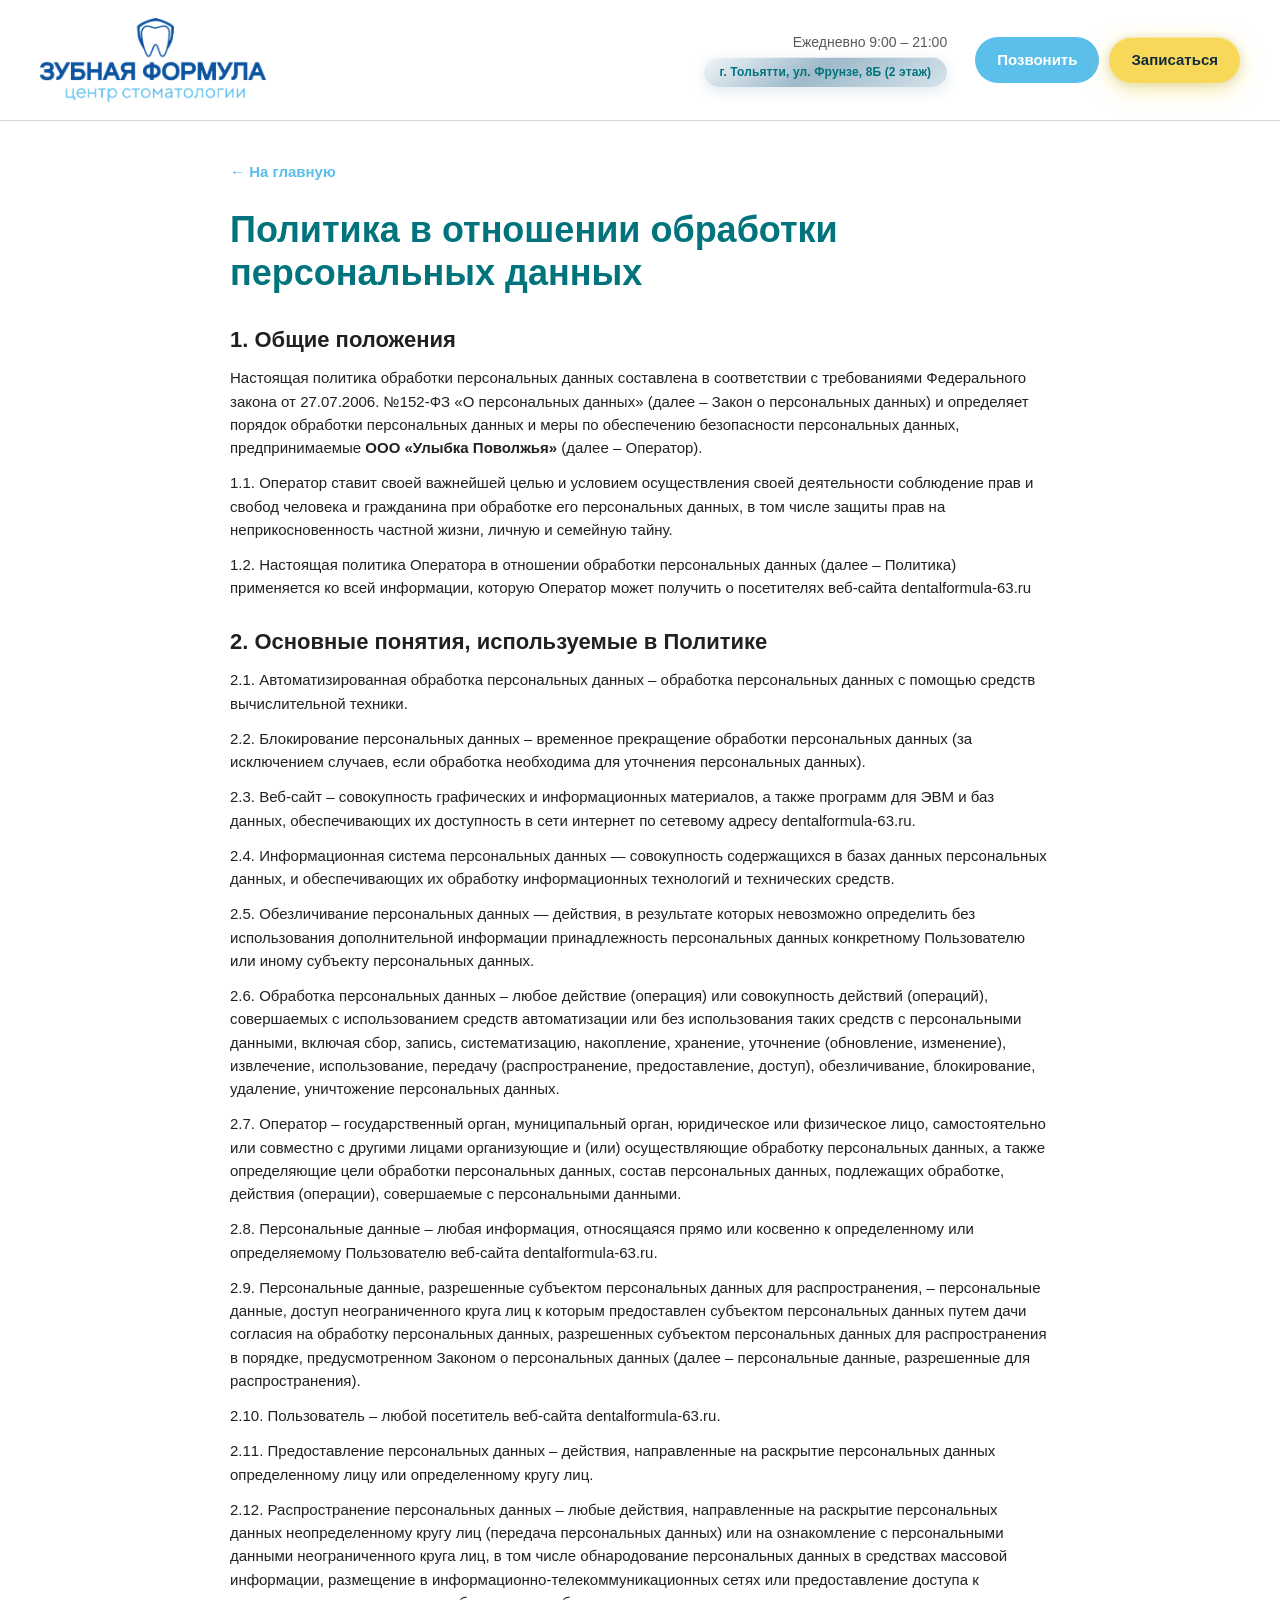
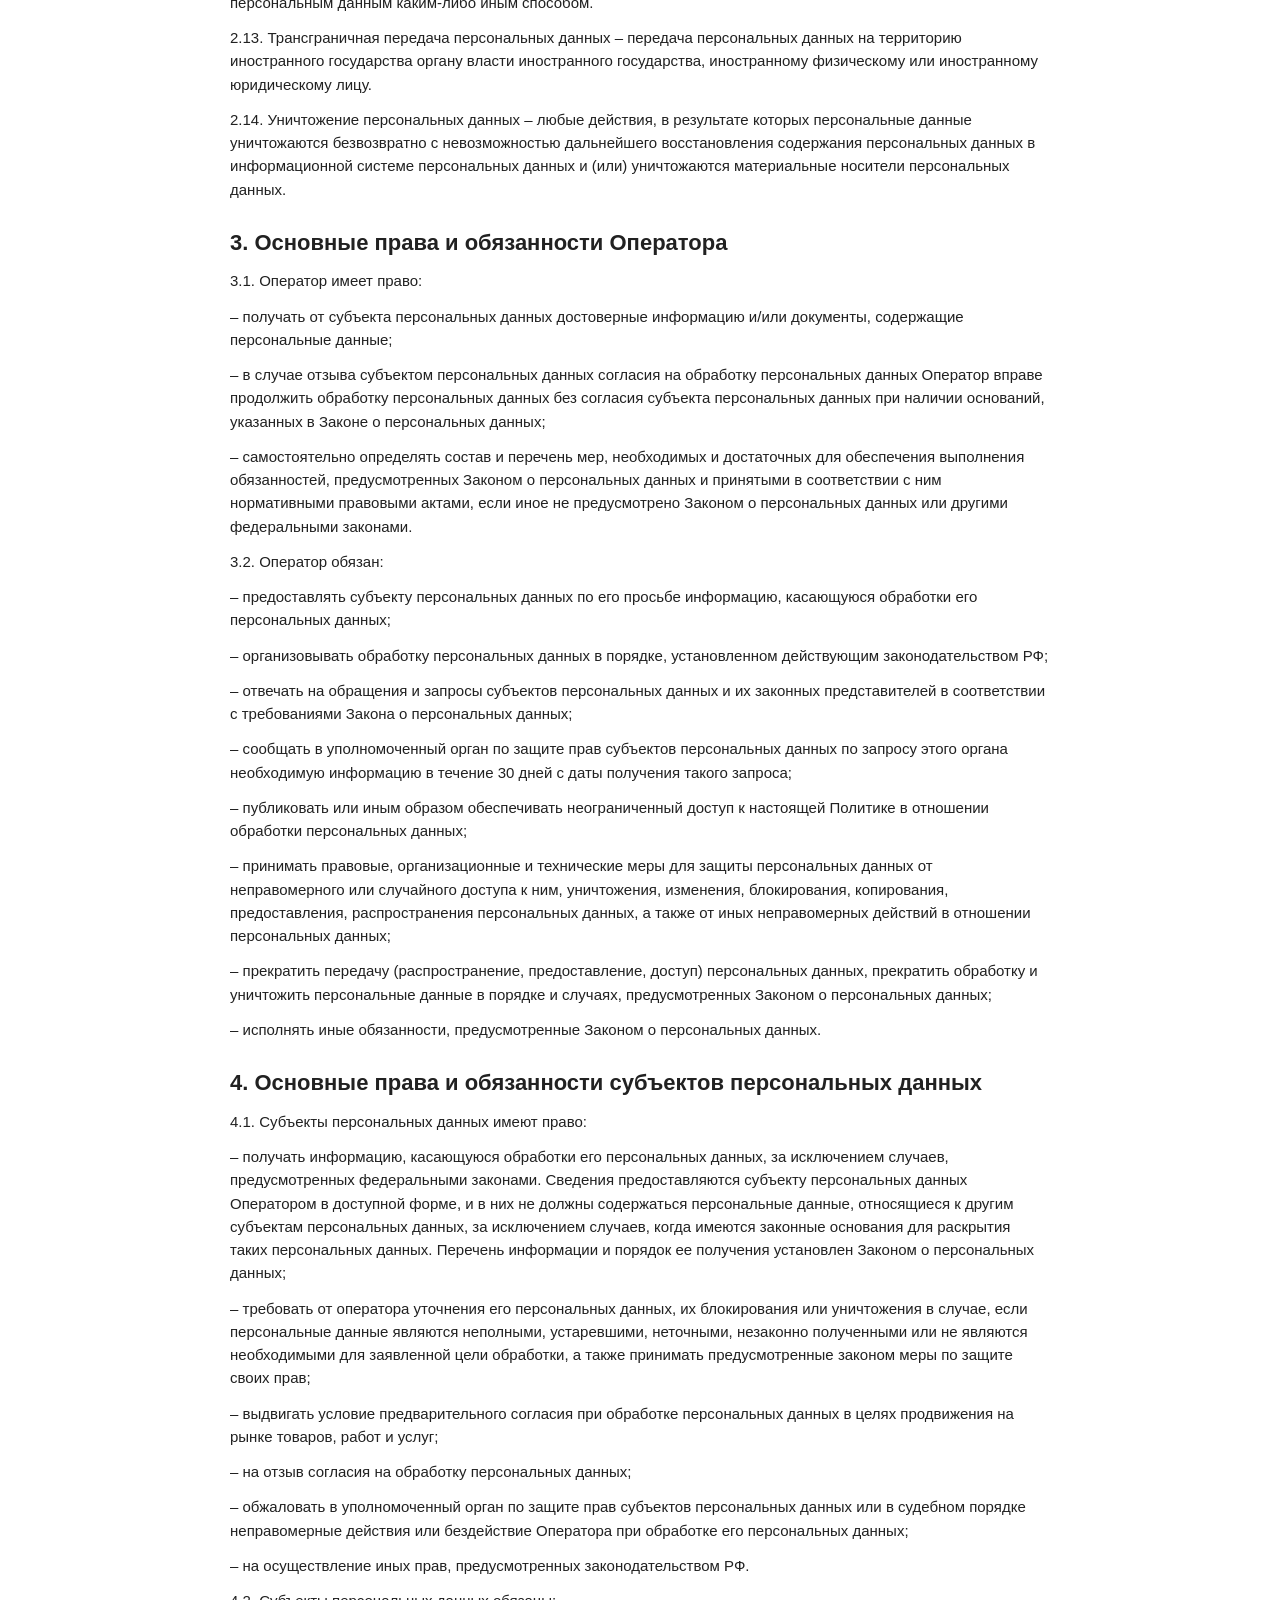
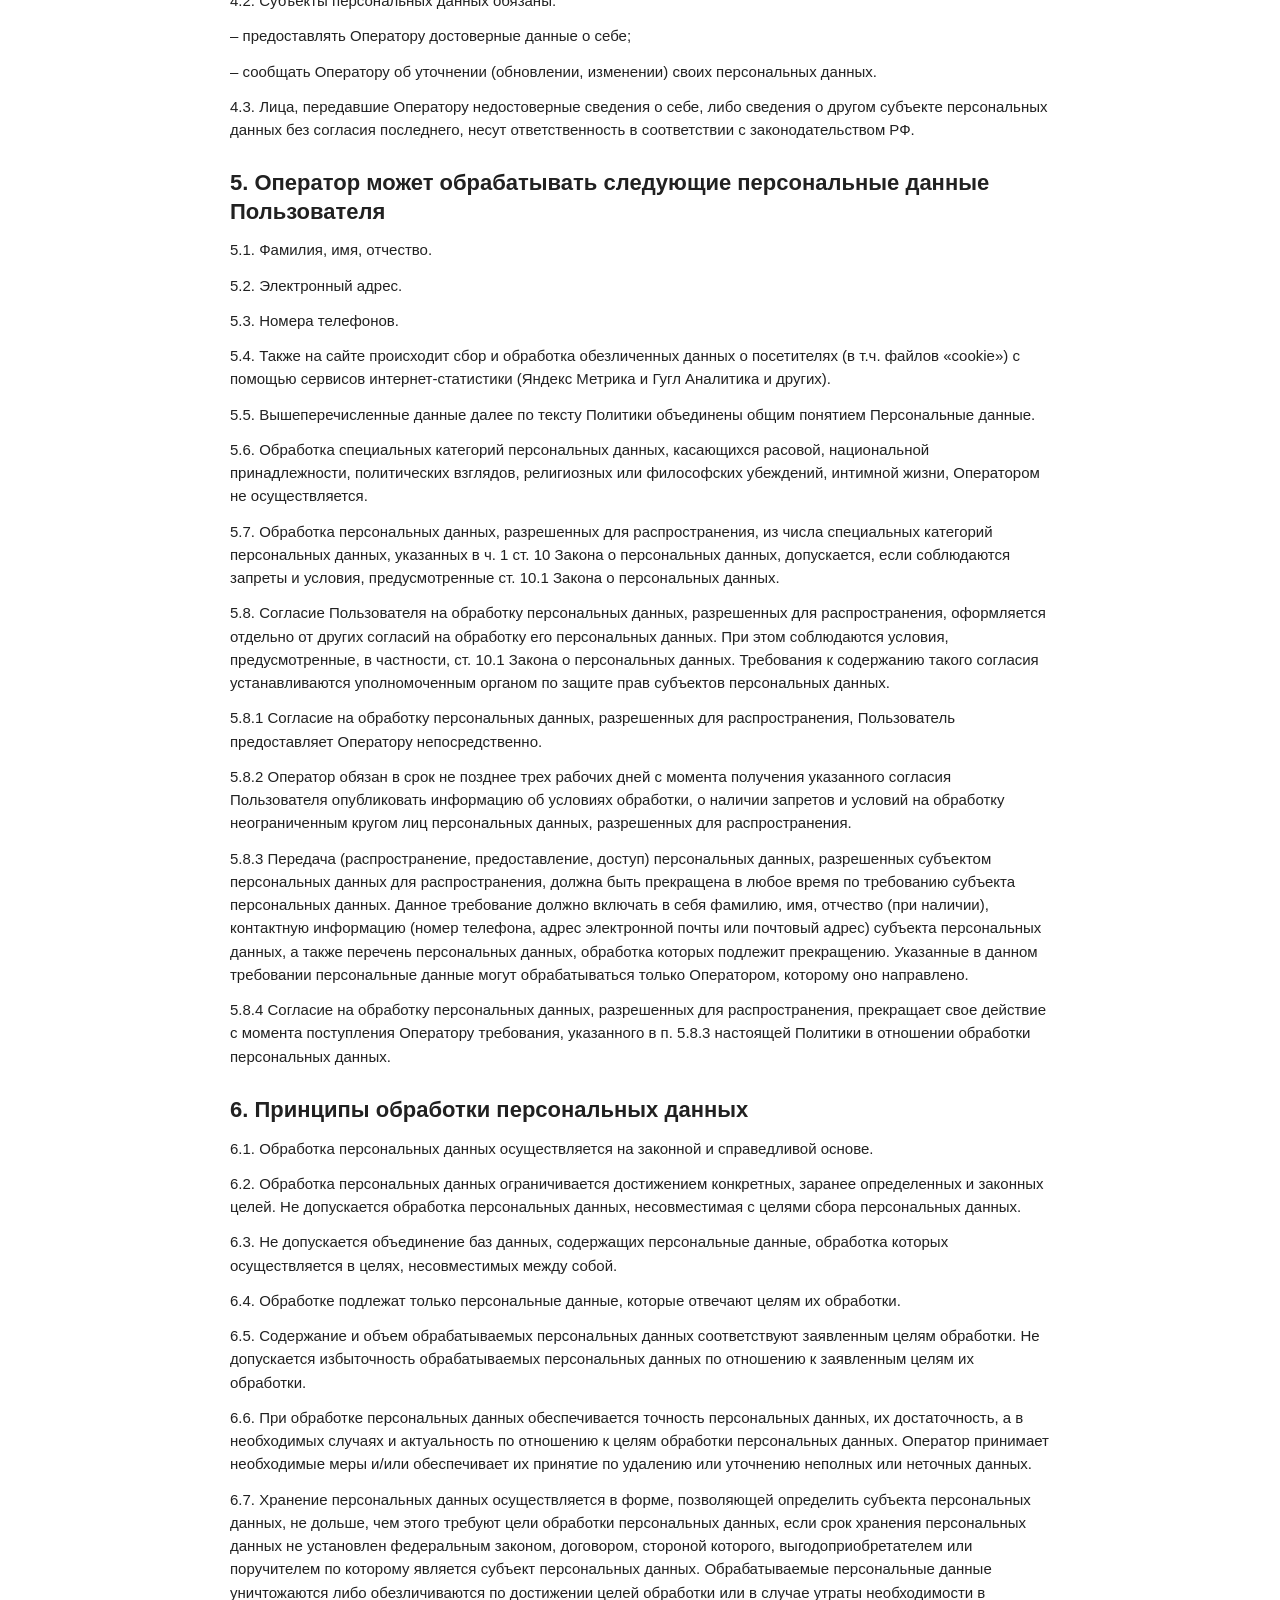
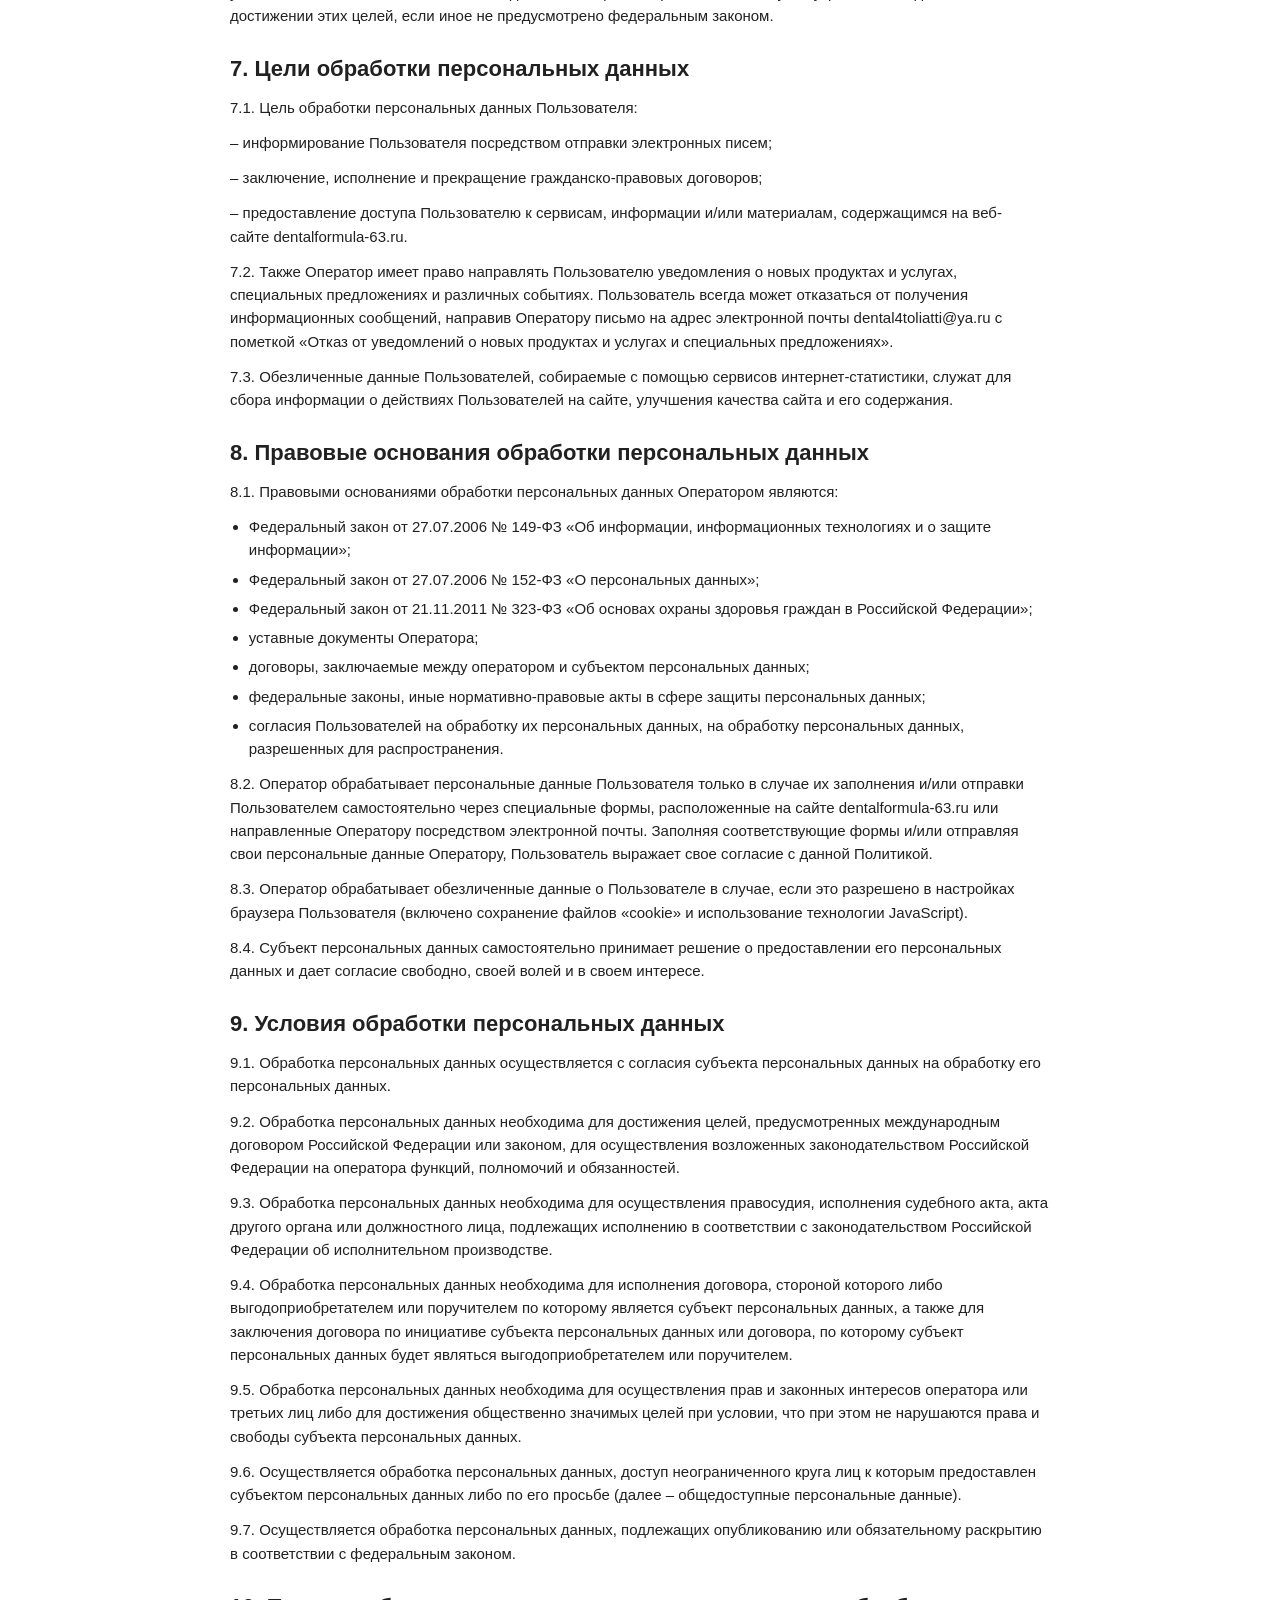
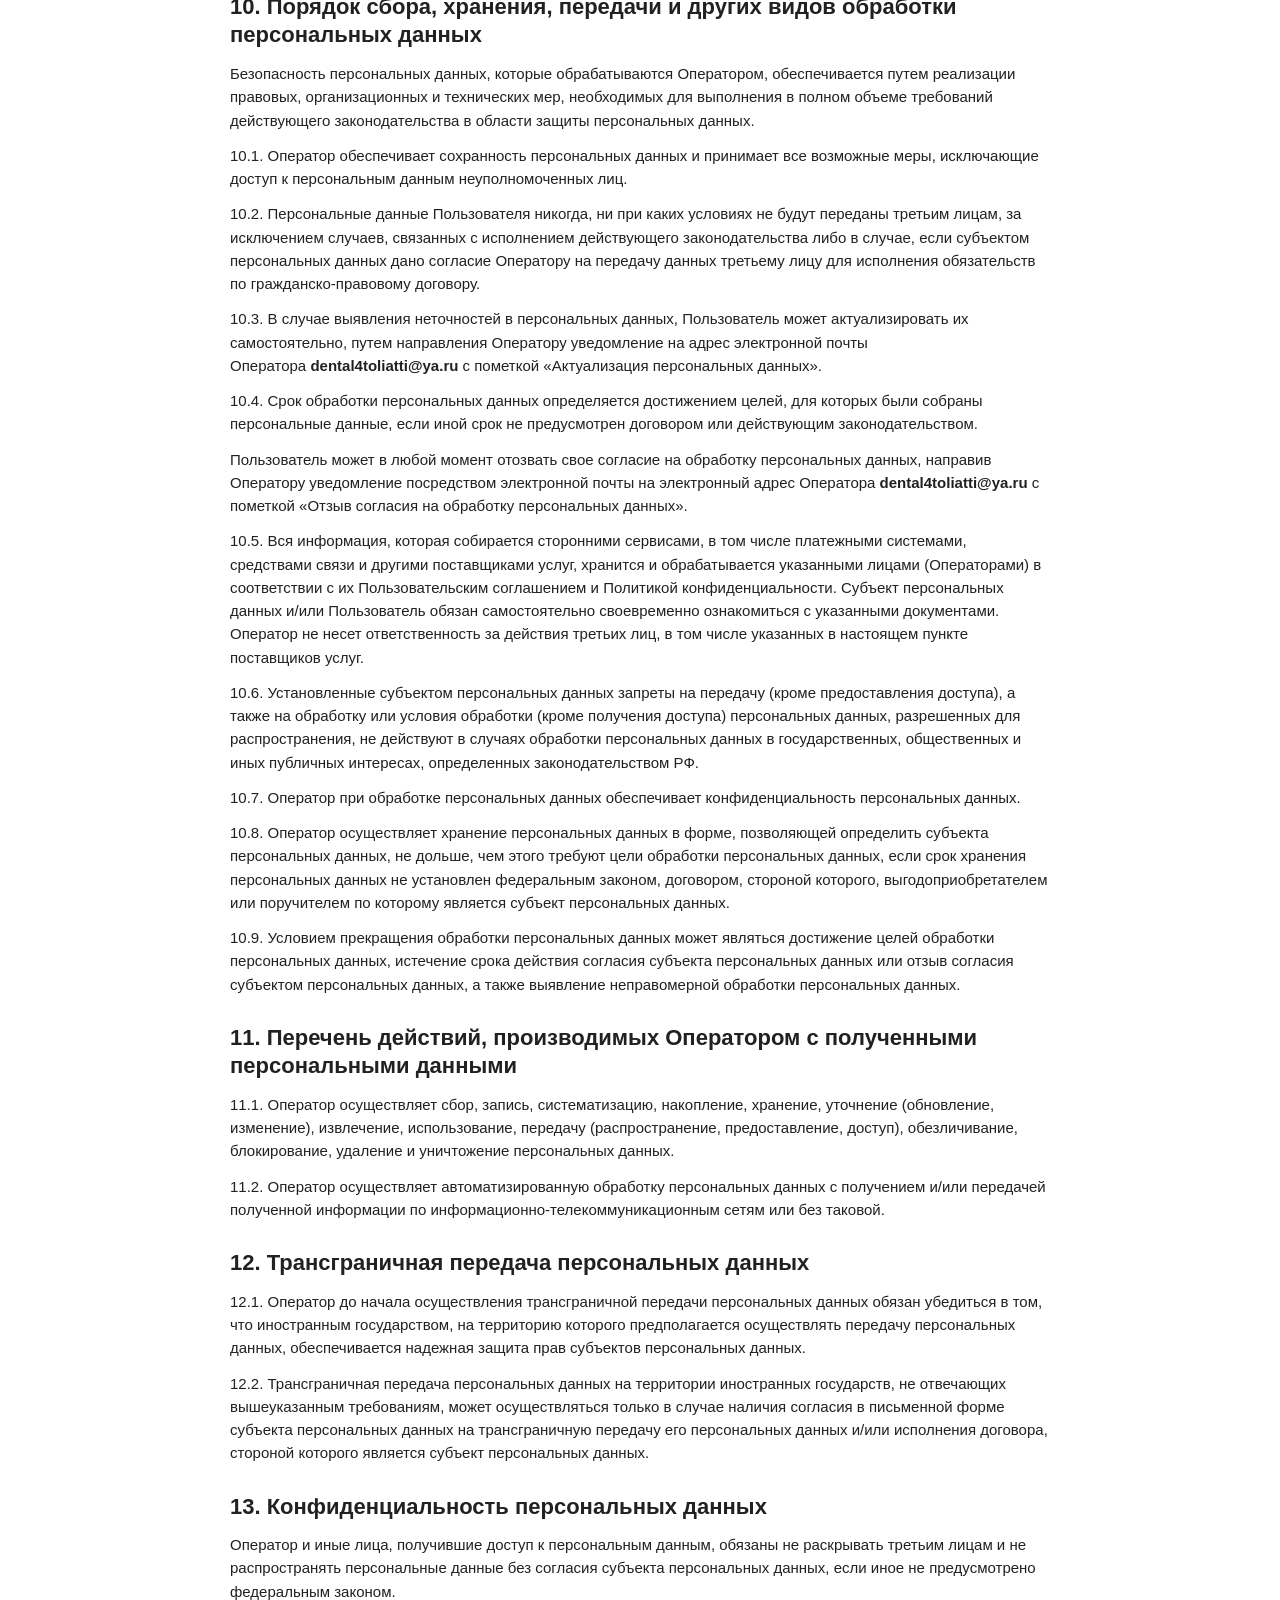
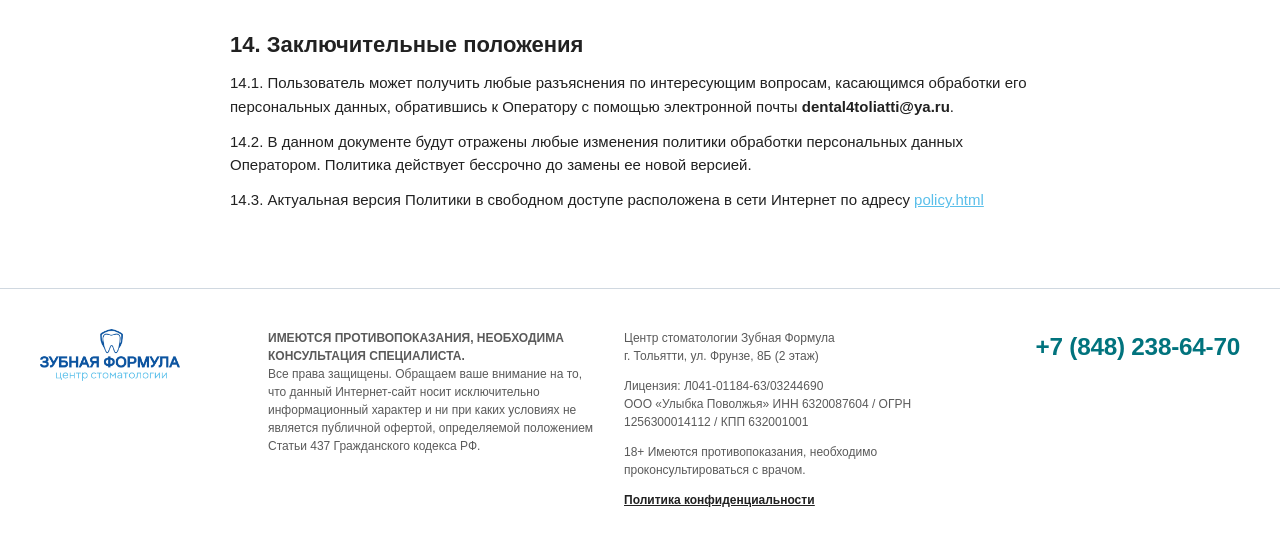
==== commit f4e19947: "5 version" ====
--- a/policy.html
+++ b/policy.html
@@ -5,7 +5,7 @@
   <meta name="viewport" content="width=device-width, initial-scale=1.0">
   <meta name="format-detection" content="telephone=no">
   <title>Политика конфиденциальности — Зубная Формула</title>
-  <link rel="icon" type="image/png" href="assets/images/logo-dental-formula.png">
+  <link rel="icon" type="image/png" href="assets/images/favicon-dental-formula.png">
   <link rel="stylesheet" href="https://static.tildacdn.com/css/fonts-tildasans.css">
   <link rel="stylesheet" href="css/styles.css">
 </head>
@@ -13,23 +13,19 @@
 
   <header class="header">
     <div class="header__inner container">
-      <a class="header__logo" href="index.html" aria-label="Зубная Формула">
-        <img src="assets/images/logo-dental-formula.png" alt="Зубная Формула" width="80" height="80">
-        <span class="header__logo-text">
-          <span class="header__logo-name">Зубная Формула</span>
-          <span class="header__logo-tagline">протезирование и имплантация зубов</span>
-        </span>
+      <a class="header__logo" href="index.html" aria-label="Зубная Формула — центр стоматологии">
+        <img src="assets/images/logo-dental-formula.png" alt="Зубная Формула — центр стоматологии" width="989" height="368" loading="eager">
       </a>
 
       <div class="header__meta">
         <p class="header__hours">Ежедневно 9:00 – 21:00</p>
         <p class="header__address">
-          <span class="header__sticker">клиника по протезированию №1</span>
+          <span class="header__sticker">г. Тольятти, ул. Фрунзе, 8Б (2 этаж)</span>
         </p>
       </div>
 
       <div class="header__actions">
-        <a class="btn btn--primary" href="tel:+78482386085">Позвонить</a>
+        <a class="btn btn--primary" href="tel:+78482386470">Позвонить</a>
         <a class="header__btn btn btn--accent" href="index.html#consultation">Записаться</a>
       </div>
     </div>
@@ -38,70 +34,58 @@
   <main class="legal-page">
     <div class="legal-page__inner container">
       <a class="legal-page__back" href="index.html">← На главную</a>
-      <h1 class="legal-page__title">Политика конфиденциальности</h1>
+      <h1 class="legal-page__title">Политика в отношении обработки персональных данных</h1>
 
       <div class="legal-page__content">
         <h2>1. Общие положения</h2>
-        <p>Настоящая политика обработки персональных данных составлена в соответствии с требованиями Федерального закона от 27.07.2006. №152-ФЗ «О персональных данных» (далее – Закон о персональных данных) и определяет порядок обработки персональных данных и меры по обеспечению безопасности персональных данных, предпринимаемые OOO «Улыбка Поволжья» (далее – Оператор).</p>
+        <p>Настоящая политика обработки персональных данных составлена в соответствии с требованиями Федерального закона от 27.07.2006. №152-ФЗ «О персональных данных» (далее – Закон о персональных данных) и определяет порядок обработки персональных данных и меры по обеспечению безопасности персональных данных, предпринимаемые <strong>ООО «Улыбка Поволжья»</strong> (далее – Оператор).</p>
         <p>1.1. Оператор ставит своей важнейшей целью и условием осуществления своей деятельности соблюдение прав и свобод человека и гражданина при обработке его персональных данных, в том числе защиты прав на неприкосновенность частной жизни, личную и семейную тайну.</p>
-        <p>1.2. Настоящая политика Оператора в отношении обработки персональных данных (далее – Политика) применяется ко всей информации, которую Оператор может получить о посетителях веб-сайта 4implanta.tolyatident.ru</p>
-
+        <p>1.2. Настоящая политика Оператора в отношении обработки персональных данных (далее – Политика) применяется ко всей информации, которую Оператор может получить о посетителях веб-сайта dentalformula-63.ru</p>
         <h2>2. Основные понятия, используемые в Политике</h2>
         <p>2.1. Автоматизированная обработка персональных данных – обработка персональных данных с помощью средств вычислительной техники.</p>
         <p>2.2. Блокирование персональных данных – временное прекращение обработки персональных данных (за исключением случаев, если обработка необходима для уточнения персональных данных).</p>
-        <p>2.3. Веб-сайт – совокупность графических и информационных материалов, а также программ для ЭВМ и баз данных, обеспечивающих их доступность в сети интернет по сетевому адресу 4implanta.tolyatident.ru</p>
+        <p>2.3. Веб-сайт – совокупность графических и информационных материалов, а также программ для ЭВМ и баз данных, обеспечивающих их доступность в сети интернет по сетевому адресу dentalformula-63.ru.</p>
         <p>2.4. Информационная система персональных данных — совокупность содержащихся в базах данных персональных данных, и обеспечивающих их обработку информационных технологий и технических средств.</p>
         <p>2.5. Обезличивание персональных данных — действия, в результате которых невозможно определить без использования дополнительной информации принадлежность персональных данных конкретному Пользователю или иному субъекту персональных данных.</p>
         <p>2.6. Обработка персональных данных – любое действие (операция) или совокупность действий (операций), совершаемых с использованием средств автоматизации или без использования таких средств с персональными данными, включая сбор, запись, систематизацию, накопление, хранение, уточнение (обновление, изменение), извлечение, использование, передачу (распространение, предоставление, доступ), обезличивание, блокирование, удаление, уничтожение персональных данных.</p>
         <p>2.7. Оператор – государственный орган, муниципальный орган, юридическое или физическое лицо, самостоятельно или совместно с другими лицами организующие и (или) осуществляющие обработку персональных данных, а также определяющие цели обработки персональных данных, состав персональных данных, подлежащих обработке, действия (операции), совершаемые с персональными данными.</p>
-        <p>2.8. Персональные данные – любая информация, относящаяся прямо или косвенно к определенному или определяемому Пользователю веб-сайта 4implanta.tolyatident.ru</p>
+        <p>2.8. Персональные данные – любая информация, относящаяся прямо или косвенно к определенному или определяемому Пользователю веб-сайта dentalformula-63.ru.</p>
         <p>2.9. Персональные данные, разрешенные субъектом персональных данных для распространения, – персональные данные, доступ неограниченного круга лиц к которым предоставлен субъектом персональных данных путем дачи согласия на обработку персональных данных, разрешенных субъектом персональных данных для распространения в порядке, предусмотренном Законом о персональных данных (далее – персональные данные, разрешенные для распространения).</p>
-        <p>2.10. Пользователь – любой посетитель веб-сайта 4implanta.tolyatident.ru</p>
+        <p>2.10. Пользователь – любой посетитель веб-сайта dentalformula-63.ru.</p>
         <p>2.11. Предоставление персональных данных – действия, направленные на раскрытие персональных данных определенному лицу или определенному кругу лиц.</p>
         <p>2.12. Распространение персональных данных – любые действия, направленные на раскрытие персональных данных неопределенному кругу лиц (передача персональных данных) или на ознакомление с персональными данными неограниченного круга лиц, в том числе обнародование персональных данных в средствах массовой информации, размещение в информационно-телекоммуникационных сетях или предоставление доступа к персональным данным каким-либо иным способом.</p>
         <p>2.13. Трансграничная передача персональных данных – передача персональных данных на территорию иностранного государства органу власти иностранного государства, иностранному физическому или иностранному юридическому лицу.</p>
         <p>2.14. Уничтожение персональных данных – любые действия, в результате которых персональные данные уничтожаются безвозвратно с невозможностью дальнейшего восстановления содержания персональных данных в информационной системе персональных данных и (или) уничтожаются материальные носители персональных данных.</p>
-
         <h2>3. Основные права и обязанности Оператора</h2>
         <p>3.1. Оператор имеет право:</p>
-        <ul>
-          <li>получать от субъекта персональных данных достоверные информацию и/или документы, содержащие персональные данные;</li>
-          <li>в случае отзыва субъектом персональных данных согласия на обработку персональных данных Оператор вправе продолжить обработку персональных данных без согласия субъекта персональных данных при наличии оснований, указанных в Законе о персональных данных;</li>
-          <li>самостоятельно определять состав и перечень мер, необходимых и достаточных для обеспечения выполнения обязанностей, предусмотренных Законом о персональных данных и принятыми в соответствии с ним нормативными правовыми актами, если иное не предусмотрено Законом о персональных данных или другими федеральными законами.</li>
-        </ul>
+        <p>– получать от субъекта персональных данных достоверные информацию и/или документы, содержащие персональные данные;</p>
+        <p>– в случае отзыва субъектом персональных данных согласия на обработку персональных данных Оператор вправе продолжить обработку персональных данных без согласия субъекта персональных данных при наличии оснований, указанных в Законе о персональных данных;</p>
+        <p>– самостоятельно определять состав и перечень мер, необходимых и достаточных для обеспечения выполнения обязанностей, предусмотренных Законом о персональных данных и принятыми в соответствии с ним нормативными правовыми актами, если иное не предусмотрено Законом о персональных данных или другими федеральными законами.</p>
         <p>3.2. Оператор обязан:</p>
-        <ul>
-          <li>предоставлять субъекту персональных данных по его просьбе информацию, касающуюся обработки его персональных данных;</li>
-          <li>организовывать обработку персональных данных в порядке, установленном действующим законодательством РФ;</li>
-          <li>отвечать на обращения и запросы субъектов персональных данных и их законных представителей в соответствии с требованиями Закона о персональных данных;</li>
-          <li>сообщать в уполномоченный орган по защите прав субъектов персональных данных по запросу этого органа необходимую информацию в течение 30 дней с даты получения такого запроса;</li>
-          <li>публиковать или иным образом обеспечивать неограниченный доступ к настоящей Политике в отношении обработки персональных данных;</li>
-          <li>принимать правовые, организационные и технические меры для защиты персональных данных от неправомерного или случайного доступа к ним, уничтожения, изменения, блокирования, копирования, предоставления, распространения персональных данных, а также от иных неправомерных действий в отношении персональных данных;</li>
-          <li>прекратить передачу (распространение, предоставление, доступ) персональных данных, прекратить обработку и уничтожить персональные данные в порядке и случаях, предусмотренных Законом о персональных данных;</li>
-          <li>исполнять иные обязанности, предусмотренные Законом о персональных данных.</li>
-        </ul>
-
+        <p>– предоставлять субъекту персональных данных по его просьбе информацию, касающуюся обработки его персональных данных;</p>
+        <p>– организовывать обработку персональных данных в порядке, установленном действующим законодательством РФ;</p>
+        <p>– отвечать на обращения и запросы субъектов персональных данных и их законных представителей в соответствии с требованиями Закона о персональных данных;</p>
+        <p>– сообщать в уполномоченный орган по защите прав субъектов персональных данных по запросу этого органа необходимую информацию в течение 30 дней с даты получения такого запроса;</p>
+        <p>– публиковать или иным образом обеспечивать неограниченный доступ к настоящей Политике в отношении обработки персональных данных;</p>
+        <p>– принимать правовые, организационные и технические меры для защиты персональных данных от неправомерного или случайного доступа к ним, уничтожения, изменения, блокирования, копирования, предоставления, распространения персональных данных, а также от иных неправомерных действий в отношении персональных данных;</p>
+        <p>– прекратить передачу (распространение, предоставление, доступ) персональных данных, прекратить обработку и уничтожить персональные данные в порядке и случаях, предусмотренных Законом о персональных данных;</p>
+        <p>– исполнять иные обязанности, предусмотренные Законом о персональных данных.</p>
         <h2>4. Основные права и обязанности субъектов персональных данных</h2>
         <p>4.1. Субъекты персональных данных имеют право:</p>
-        <ul>
-          <li>получать информацию, касающуюся обработки его персональных данных, за исключением случаев, предусмотренных федеральными законами. Сведения предоставляются субъекту персональных данных Оператором в доступной форме, и в них не должны содержаться персональные данные, относящиеся к другим субъектам персональных данных, за исключением случаев, когда имеются законные основания для раскрытия таких персональных данных. Перечень информации и порядок ее получения установлен Законом о персональных данных;</li>
-          <li>требовать от оператора уточнения его персональных данных, их блокирования или уничтожения в случае, если персональные данные являются неполными, устаревшими, неточными, незаконно полученными или не являются необходимыми для заявленной цели обработки, а также принимать предусмотренные законом меры по защите своих прав;</li>
-          <li>выдвигать условие предварительного согласия при обработке персональных данных в целях продвижения на рынке товаров, работ и услуг;</li>
-          <li>на отзыв согласия на обработку персональных данных;</li>
-          <li>обжаловать в уполномоченный орган по защите прав субъектов персональных данных или в судебном порядке неправомерные действия или бездействие Оператора при обработке его персональных данных;</li>
-          <li>на осуществление иных прав, предусмотренных законодательством РФ.</li>
-        </ul>
+        <p>– получать информацию, касающуюся обработки его персональных данных, за исключением случаев, предусмотренных федеральными законами. Сведения предоставляются субъекту персональных данных Оператором в доступной форме, и в них не должны содержаться персональные данные, относящиеся к другим субъектам персональных данных, за исключением случаев, когда имеются законные основания для раскрытия таких персональных данных. Перечень информации и порядок ее получения установлен Законом о персональных данных;</p>
+        <p>– требовать от оператора уточнения его персональных данных, их блокирования или уничтожения в случае, если персональные данные являются неполными, устаревшими, неточными, незаконно полученными или не являются необходимыми для заявленной цели обработки, а также принимать предусмотренные законом меры по защите своих прав;</p>
+        <p>– выдвигать условие предварительного согласия при обработке персональных данных в целях продвижения на рынке товаров, работ и услуг;</p>
+        <p>– на отзыв согласия на обработку персональных данных;</p>
+        <p>– обжаловать в уполномоченный орган по защите прав субъектов персональных данных или в судебном порядке неправомерные действия или бездействие Оператора при обработке его персональных данных;</p>
+        <p>– на осуществление иных прав, предусмотренных законодательством РФ.</p>
         <p>4.2. Субъекты персональных данных обязаны:</p>
-        <ul>
-          <li>предоставлять Оператору достоверные данные о себе;</li>
-          <li>сообщать Оператору об уточнении (обновлении, изменении) своих персональных данных.</li>
-        </ul>
+        <p>– предоставлять Оператору достоверные данные о себе;</p>
+        <p>– сообщать Оператору об уточнении (обновлении, изменении) своих персональных данных.</p>
         <p>4.3. Лица, передавшие Оператору недостоверные сведения о себе, либо сведения о другом субъекте персональных данных без согласия последнего, несут ответственность в соответствии с законодательством РФ.</p>
-
         <h2>5. Оператор может обрабатывать следующие персональные данные Пользователя</h2>
-        <p>5.1. Фамилия, имя, отчество.</p>
-        <p>5.2. Электронный адрес.</p>
-        <p>5.3. Номера телефонов.</p>
+        <p>5.1. Фамилия, имя, отчество.</p>
+        <p>5.2. Электронный адрес.</p>
+        <p>5.3. Номера телефонов.</p>
         <p>5.4. Также на сайте происходит сбор и обработка обезличенных данных о посетителях (в т.ч. файлов «cookie») с помощью сервисов интернет-статистики (Яндекс Метрика и Гугл Аналитика и других).</p>
         <p>5.5. Вышеперечисленные данные далее по тексту Политики объединены общим понятием Персональные данные.</p>
         <p>5.6. Обработка специальных категорий персональных данных, касающихся расовой, национальной принадлежности, политических взглядов, религиозных или философских убеждений, интимной жизни, Оператором не осуществляется.</p>
@@ -111,7 +95,6 @@
         <p>5.8.2 Оператор обязан в срок не позднее трех рабочих дней с момента получения указанного согласия Пользователя опубликовать информацию об условиях обработки, о наличии запретов и условий на обработку неограниченным кругом лиц персональных данных, разрешенных для распространения.</p>
         <p>5.8.3 Передача (распространение, предоставление, доступ) персональных данных, разрешенных субъектом персональных данных для распространения, должна быть прекращена в любое время по требованию субъекта персональных данных. Данное требование должно включать в себя фамилию, имя, отчество (при наличии), контактную информацию (номер телефона, адрес электронной почты или почтовый адрес) субъекта персональных данных, а также перечень персональных данных, обработка которых подлежит прекращению. Указанные в данном требовании персональные данные могут обрабатываться только Оператором, которому оно направлено.</p>
         <p>5.8.4 Согласие на обработку персональных данных, разрешенных для распространения, прекращает свое действие с момента поступления Оператору требования, указанного в п. 5.8.3 настоящей Политики в отношении обработки персональных данных.</p>
-
         <h2>6. Принципы обработки персональных данных</h2>
         <p>6.1. Обработка персональных данных осуществляется на законной и справедливой основе.</p>
         <p>6.2. Обработка персональных данных ограничивается достижением конкретных, заранее определенных и законных целей. Не допускается обработка персональных данных, несовместимая с целями сбора персональных данных.</p>
@@ -120,17 +103,13 @@
         <p>6.5. Содержание и объем обрабатываемых персональных данных соответствуют заявленным целям обработки. Не допускается избыточность обрабатываемых персональных данных по отношению к заявленным целям их обработки.</p>
         <p>6.6. При обработке персональных данных обеспечивается точность персональных данных, их достаточность, а в необходимых случаях и актуальность по отношению к целям обработки персональных данных. Оператор принимает необходимые меры и/или обеспечивает их принятие по удалению или уточнению неполных или неточных данных.</p>
         <p>6.7. Хранение персональных данных осуществляется в форме, позволяющей определить субъекта персональных данных, не дольше, чем этого требуют цели обработки персональных данных, если срок хранения персональных данных не установлен федеральным законом, договором, стороной которого, выгодоприобретателем или поручителем по которому является субъект персональных данных. Обрабатываемые персональные данные уничтожаются либо обезличиваются по достижении целей обработки или в случае утраты необходимости в достижении этих целей, если иное не предусмотрено федеральным законом.</p>
-
         <h2>7. Цели обработки персональных данных</h2>
         <p>7.1. Цель обработки персональных данных Пользователя:</p>
-        <ul>
-          <li>информирование Пользователя посредством отправки электронных писем;</li>
-          <li>заключение, исполнение и прекращение гражданско-правовых договоров;</li>
-          <li>предоставление доступа Пользователю к сервисам, информации и/или материалам, содержащимся на веб-сайте 4implanta.tolyatident.ru</li>
-        </ul>
-        <p>7.2. Также Оператор имеет право направлять Пользователю уведомления о новых продуктах и услугах, специальных предложениях и различных событиях. Пользователь всегда может отказаться от получения информационных сообщений, направив Оператору письмо на адрес электронной почты dental_formula_adm@mail.ru с пометкой «Отказ от уведомлений о новых продуктах и услугах и специальных предложениях».</p>
+        <p>– информирование Пользователя посредством отправки электронных писем;</p>
+        <p>– заключение, исполнение и прекращение гражданско-правовых договоров;</p>
+        <p>– предоставление доступа Пользователю к сервисам, информации и/или материалам, содержащимся на веб-сайте dentalformula-63.ru.</p>
+        <p>7.2. Также Оператор имеет право направлять Пользователю уведомления о новых продуктах и услугах, специальных предложениях и различных событиях. Пользователь всегда может отказаться от получения информационных сообщений, направив Оператору письмо на адрес электронной почты dental4toliatti@ya.ru с пометкой «Отказ от уведомлений о новых продуктах и услугах и специальных предложениях».</p>
         <p>7.3. Обезличенные данные Пользователей, собираемые с помощью сервисов интернет-статистики, служат для сбора информации о действиях Пользователей на сайте, улучшения качества сайта и его содержания.</p>
-
         <h2>8. Правовые основания обработки персональных данных</h2>
         <p>8.1. Правовыми основаниями обработки персональных данных Оператором являются:</p>
         <ul>
@@ -142,10 +121,9 @@
           <li>федеральные законы, иные нормативно-правовые акты в сфере защиты персональных данных;</li>
           <li>согласия Пользователей на обработку их персональных данных, на обработку персональных данных, разрешенных для распространения.</li>
         </ul>
-        <p>8.2. Оператор обрабатывает персональные данные Пользователя только в случае их заполнения и/или отправки Пользователем самостоятельно через специальные формы, расположенные на сайте 4implanta.tolyatident.ru или направленные Оператору посредством электронной почты. Заполняя соответствующие формы и/или отправляя свои персональные данные Оператору, Пользователь выражает свое согласие с данной Политикой.</p>
+        <p>8.2. Оператор обрабатывает персональные данные Пользователя только в случае их заполнения и/или отправки Пользователем самостоятельно через специальные формы, расположенные на сайте dentalformula-63.ru или направленные Оператору посредством электронной почты. Заполняя соответствующие формы и/или отправляя свои персональные данные Оператору, Пользователь выражает свое согласие с данной Политикой.</p>
         <p>8.3. Оператор обрабатывает обезличенные данные о Пользователе в случае, если это разрешено в настройках браузера Пользователя (включено сохранение файлов «cookie» и использование технологии JavaScript).</p>
         <p>8.4. Субъект персональных данных самостоятельно принимает решение о предоставлении его персональных данных и дает согласие свободно, своей волей и в своем интересе.</p>
-
         <h2>9. Условия обработки персональных данных</h2>
         <p>9.1. Обработка персональных данных осуществляется с согласия субъекта персональных данных на обработку его персональных данных.</p>
         <p>9.2. Обработка персональных данных необходима для достижения целей, предусмотренных международным договором Российской Федерации или законом, для осуществления возложенных законодательством Российской Федерации на оператора функций, полномочий и обязанностей.</p>
@@ -154,35 +132,30 @@
         <p>9.5. Обработка персональных данных необходима для осуществления прав и законных интересов оператора или третьих лиц либо для достижения общественно значимых целей при условии, что при этом не нарушаются права и свободы субъекта персональных данных.</p>
         <p>9.6. Осуществляется обработка персональных данных, доступ неограниченного круга лиц к которым предоставлен субъектом персональных данных либо по его просьбе (далее – общедоступные персональные данные).</p>
         <p>9.7. Осуществляется обработка персональных данных, подлежащих опубликованию или обязательному раскрытию в соответствии с федеральным законом.</p>
-
         <h2>10. Порядок сбора, хранения, передачи и других видов обработки персональных данных</h2>
         <p>Безопасность персональных данных, которые обрабатываются Оператором, обеспечивается путем реализации правовых, организационных и технических мер, необходимых для выполнения в полном объеме требований действующего законодательства в области защиты персональных данных.</p>
         <p>10.1. Оператор обеспечивает сохранность персональных данных и принимает все возможные меры, исключающие доступ к персональным данным неуполномоченных лиц.</p>
         <p>10.2. Персональные данные Пользователя никогда, ни при каких условиях не будут переданы третьим лицам, за исключением случаев, связанных с исполнением действующего законодательства либо в случае, если субъектом персональных данных дано согласие Оператору на передачу данных третьему лицу для исполнения обязательств по гражданско-правовому договору.</p>
-        <p>10.3. В случае выявления неточностей в персональных данных, Пользователь может актуализировать их самостоятельно, путем направления Оператору уведомление на адрес электронной почты Оператора dental_formula_adm@mail.ru с пометкой «Актуализация персональных данных».</p>
+        <p>10.3. В случае выявления неточностей в персональных данных, Пользователь может актуализировать их самостоятельно, путем направления Оператору уведомление на адрес электронной почты Оператора <strong>dental4toliatti@ya.ru</strong> с пометкой «Актуализация персональных данных».</p>
         <p>10.4. Срок обработки персональных данных определяется достижением целей, для которых были собраны персональные данные, если иной срок не предусмотрен договором или действующим законодательством.</p>
-        <p>Пользователь может в любой момент отозвать свое согласие на обработку персональных данных, направив Оператору уведомление посредством электронной почты на электронный адрес Оператора dental_formula_adm@mail.ru с пометкой «Отзыв согласия на обработку персональных данных».</p>
+        <p>Пользователь может в любой момент отозвать свое согласие на обработку персональных данных, направив Оператору уведомление посредством электронной почты на электронный адрес Оператора <strong>dental4toliatti@ya.ru</strong> с пометкой «Отзыв согласия на обработку персональных данных».</p>
         <p>10.5. Вся информация, которая собирается сторонними сервисами, в том числе платежными системами, средствами связи и другими поставщиками услуг, хранится и обрабатывается указанными лицами (Операторами) в соответствии с их Пользовательским соглашением и Политикой конфиденциальности. Субъект персональных данных и/или Пользователь обязан самостоятельно своевременно ознакомиться с указанными документами. Оператор не несет ответственность за действия третьих лиц, в том числе указанных в настоящем пункте поставщиков услуг.</p>
         <p>10.6. Установленные субъектом персональных данных запреты на передачу (кроме предоставления доступа), а также на обработку или условия обработки (кроме получения доступа) персональных данных, разрешенных для распространения, не действуют в случаях обработки персональных данных в государственных, общественных и иных публичных интересах, определенных законодательством РФ.</p>
         <p>10.7. Оператор при обработке персональных данных обеспечивает конфиденциальность персональных данных.</p>
         <p>10.8. Оператор осуществляет хранение персональных данных в форме, позволяющей определить субъекта персональных данных, не дольше, чем этого требуют цели обработки персональных данных, если срок хранения персональных данных не установлен федеральным законом, договором, стороной которого, выгодоприобретателем или поручителем по которому является субъект персональных данных.</p>
         <p>10.9. Условием прекращения обработки персональных данных может являться достижение целей обработки персональных данных, истечение срока действия согласия субъекта персональных данных или отзыв согласия субъектом персональных данных, а также выявление неправомерной обработки персональных данных.</p>
-
         <h2>11. Перечень действий, производимых Оператором с полученными персональными данными</h2>
         <p>11.1. Оператор осуществляет сбор, запись, систематизацию, накопление, хранение, уточнение (обновление, изменение), извлечение, использование, передачу (распространение, предоставление, доступ), обезличивание, блокирование, удаление и уничтожение персональных данных.</p>
         <p>11.2. Оператор осуществляет автоматизированную обработку персональных данных с получением и/или передачей полученной информации по информационно-телекоммуникационным сетям или без таковой.</p>
-
         <h2>12. Трансграничная передача персональных данных</h2>
         <p>12.1. Оператор до начала осуществления трансграничной передачи персональных данных обязан убедиться в том, что иностранным государством, на территорию которого предполагается осуществлять передачу персональных данных, обеспечивается надежная защита прав субъектов персональных данных.</p>
         <p>12.2. Трансграничная передача персональных данных на территории иностранных государств, не отвечающих вышеуказанным требованиям, может осуществляться только в случае наличия согласия в письменной форме субъекта персональных данных на трансграничную передачу его персональных данных и/или исполнения договора, стороной которого является субъект персональных данных.</p>
-
         <h2>13. Конфиденциальность персональных данных</h2>
         <p>Оператор и иные лица, получившие доступ к персональным данным, обязаны не раскрывать третьим лицам и не распространять персональные данные без согласия субъекта персональных данных, если иное не предусмотрено федеральным законом.</p>
-
         <h2>14. Заключительные положения</h2>
-        <p>14.1. Пользователь может получить любые разъяснения по интересующим вопросам, касающимся обработки его персональных данных, обратившись к Оператору с помощью электронной почты dental_formula_adm@mail.ru</p>
+        <p>14.1. Пользователь может получить любые разъяснения по интересующим вопросам, касающимся обработки его персональных данных, обратившись к Оператору с помощью электронной почты <strong>dental4toliatti@ya.ru</strong>.</p>
         <p>14.2. В данном документе будут отражены любые изменения политики обработки персональных данных Оператором. Политика действует бессрочно до замены ее новой версией.</p>
-        <p>14.3. Актуальная версия Политики в свободном доступе расположена в сети Интернет по адресу <a href="policy.html">policy.html</a> (https://4implanta.tolyatident.ru/policy.html).</p>
+        <p>14.3. Актуальная версия Политики в свободном доступе расположена в сети Интернет по адресу <a href="policy.html">policy.html</a></p>
       </div>
     </div>
   </main>
@@ -190,8 +163,7 @@
   <footer class="footer">
     <div class="footer__inner container">
       <a class="footer__logo" href="index.html">
-        <img src="assets/images/logo-dental-formula.png" alt="Зубная Формула" width="48" height="48">
-        <span class="footer__logo-text">Зубная Формула — протезирование и имплантация зубов</span>
+        <img src="assets/images/logo-dental-formula.png" alt="Зубная Формула — центр стоматологии" width="989" height="368" loading="lazy">
       </a>
 
       <div class="footer__legal">
@@ -200,15 +172,16 @@
       </div>
 
       <div class="footer__company">
-        <p>Dental Formula — протезирование и имплантация зубов<br>
-        клиника по протезированию №1</p>
-        <p>Лицензия на осуществление медицинской деятельности №041-01125-54/00269036<br>
-        ООО «ДЕЛЬТА» ОГРН 1215400039282 / ИНН 5406815525 / КПП 540601001</p>
+        <p>Центр стоматологии Зубная Формула<br>
+        г. Тольятти, ул. Фрунзе, 8Б (2 этаж)</p>
+        <p>Лицензия: Л041-01184-63/03244690<br>
+        ООО «Улыбка Поволжья» ИНН 6320087604 / ОГРН 1256300014112 / КПП 632001001</p>
+        <p>18+ Имеются противопоказания, необходимо проконсультироваться с врачом.</p>
         <a class="footer__policy" href="policy.html"><strong><u>Политика конфиденциальности</u></strong></a>
       </div>
 
       <div class="footer__contacts">
-        <a class="footer__phone" href="tel:+78482386085">+7 (848) 238-60-85</a>
+        <a class="footer__phone" href="tel:+78482386470">+7 (848) 238-64-70</a>
       </div>
     </div>
   </footer>
--- a/css/styles.css
+++ b/css/styles.css
@@ -7,6 +7,11 @@
     --color-accent-hover: #ecc23a;
     --color-accent-text: #122a3d;
     --color-accent-glow: rgba(247, 216, 88, 0.52);
+    --color-hero-text: #0c54a0;
+    --color-hero-text-muted: rgba(12, 84, 160, 0.62);
+    --color-promo: #c73445;
+    --color-promo-dark: #9f2233;
+    --color-promo-light: #e85a6a;
     --color-bg: #e2e8ef;
     --color-bg-light: #f6f6f6;
     --color-text: #212121;
@@ -124,7 +129,6 @@
 .btn--hero {
     position: relative;
     overflow: hidden;
-    isolation: isolate;
     transition:
         background 0.2s,
         color 0.2s,
@@ -151,20 +155,26 @@
         rgba(255, 255, 255, 0.55) 50%,
         transparent 62%
     );
-    transform: translateX(-130%) skewX(-12deg);
+    transform: translate3d(-130%, 0, 0) skewX(-12deg);
     pointer-events: none;
+    will-change: transform;
+    -webkit-backface-visibility: hidden;
+    backface-visibility: hidden;
 }
 
 .header__btn.btn--accent::after {
+    -webkit-animation: btn-shimmer 6.5s linear infinite;
     animation: btn-shimmer 6.5s linear infinite;
 }
 
-.btn--accent:not(.header__btn)::after,
+.btn--accent:not(.header__btn):not(.btn--pulse)::after,
 .btn--hero::after {
+    -webkit-animation: btn-shimmer 6.5s linear 3.4s infinite;
     animation: btn-shimmer 6.5s linear 3.4s infinite;
 }
 
 .btn--hero {
+    -webkit-animation: btn-glow-pulse 2.8s ease-in-out infinite;
     animation: btn-glow-pulse 2.8s ease-in-out infinite;
 }
 
@@ -192,6 +202,7 @@
 /* Заметная пульсация для ключевых CTA (работает без hover — важно для мобилки) */
 .btn--pulse {
     overflow: visible;
+    -webkit-animation: btn-pulse-glow 2.2s ease-in-out infinite;
     animation: btn-pulse-glow 2.2s ease-in-out infinite;
 }
 
@@ -207,7 +218,24 @@
     border: 2px solid rgba(247, 216, 88, 0.75);
     border-radius: inherit;
     pointer-events: none;
+    -webkit-animation: btn-pulse-ring 2.2s cubic-bezier(0.22, 1, 0.36, 1) infinite;
     animation: btn-pulse-ring 2.2s cubic-bezier(0.22, 1, 0.36, 1) infinite;
+}
+
+@-webkit-keyframes btn-pulse-glow {
+    0%,
+    100% {
+        box-shadow:
+            inset 0 1px 0 rgba(255, 255, 255, 0.42),
+            0 6px 20px rgba(247, 216, 88, 0.5),
+            0 2px 8px rgba(18, 42, 61, 0.16);
+    }
+    50% {
+        box-shadow:
+            inset 0 1px 0 rgba(255, 255, 255, 0.55),
+            0 12px 36px rgba(247, 216, 88, 0.88),
+            0 0 0 6px rgba(247, 216, 88, 0.3);
+    }
 }
 
 @keyframes btn-pulse-glow {
@@ -226,6 +254,19 @@
     }
 }
 
+@-webkit-keyframes btn-pulse-ring {
+    0% {
+        opacity: 0.85;
+        -webkit-transform: scale(1);
+        transform: scale(1);
+    }
+    100% {
+        opacity: 0;
+        -webkit-transform: scale(1.14);
+        transform: scale(1.14);
+    }
+}
+
 @keyframes btn-pulse-ring {
     0% {
         opacity: 0.85;
@@ -237,16 +278,48 @@
     }
 }
 
+@-webkit-keyframes btn-shimmer {
+    0% {
+        -webkit-transform: translate3d(-130%, 0, 0) skewX(-12deg);
+        transform: translate3d(-130%, 0, 0) skewX(-12deg);
+    }
+    22% {
+        -webkit-transform: translate3d(130%, 0, 0) skewX(-12deg);
+        transform: translate3d(130%, 0, 0) skewX(-12deg);
+    }
+    22.01%,
+    100% {
+        -webkit-transform: translate3d(-130%, 0, 0) skewX(-12deg);
+        transform: translate3d(-130%, 0, 0) skewX(-12deg);
+    }
+}
+
 @keyframes btn-shimmer {
     0% {
-        transform: translateX(-130%) skewX(-12deg);
+        transform: translate3d(-130%, 0, 0) skewX(-12deg);
     }
     22% {
-        transform: translateX(130%) skewX(-12deg);
+        transform: translate3d(130%, 0, 0) skewX(-12deg);
     }
     22.01%,
     100% {
-        transform: translateX(-130%) skewX(-12deg);
+        transform: translate3d(-130%, 0, 0) skewX(-12deg);
+    }
+}
+
+@-webkit-keyframes btn-glow-pulse {
+    0%,
+    100% {
+        box-shadow:
+            inset 0 1px 0 rgba(255, 255, 255, 0.42),
+            0 8px 26px var(--color-accent-glow),
+            0 3px 10px rgba(18, 42, 61, 0.18);
+    }
+    50% {
+        box-shadow:
+            inset 0 1px 0 rgba(255, 255, 255, 0.42),
+            0 10px 34px rgba(247, 216, 88, 0.72),
+            0 4px 14px rgba(18, 42, 61, 0.22);
     }
 }
 
@@ -270,6 +343,7 @@
     .btn--accent::after,
     .btn--hero::after,
     .btn--hero {
+        -webkit-animation: none;
         animation: none;
     }
 
@@ -280,7 +354,50 @@
 
     .btn--pulse,
     .btn--pulse::before {
+        -webkit-animation: none;
         animation: none;
+    }
+
+    .marquee__track {
+        -webkit-animation: none;
+        animation: none;
+    }
+}
+
+/* Тач-устройства: заметнее перелив, надёжный запуск анимаций в iOS Safari */
+@media (hover: none) and (pointer: coarse) {
+    .btn--accent:not(.btn--pulse)::after,
+    .btn--hero::after {
+        background: linear-gradient(
+            105deg,
+            transparent 32%,
+            rgba(255, 255, 255, 0.72) 50%,
+            transparent 68%
+        );
+        -webkit-animation: none;
+        animation: none;
+    }
+
+    .btn--accent:not(.btn--pulse).is-shimmer-active::after,
+    .btn--hero.is-shimmer-active::after {
+        -webkit-animation: btn-shimmer 4.5s linear infinite;
+        animation: btn-shimmer 4.5s linear infinite;
+    }
+
+    .header__btn.btn--accent.is-shimmer-active::after {
+        -webkit-animation-delay: 0s;
+        animation-delay: 0s;
+    }
+
+    .btn--accent:not(.header__btn):not(.btn--pulse).is-shimmer-active::after,
+    .btn--hero.is-shimmer-active::after {
+        -webkit-animation-delay: 1.2s;
+        animation-delay: 1.2s;
+    }
+
+    .marquee__track {
+        -webkit-animation-duration: 16s;
+        animation-duration: 16s;
     }
 }
 
@@ -315,38 +432,17 @@
 .header__logo {
     display: flex;
     align-items: center;
-    gap: 14px;
     min-width: 0;
+    flex-shrink: 0;
     text-decoration: none;
 }
 
 .header__logo img {
-    width: 76px;
-    height: auto;
+    display: block;
+    width: auto;
+    height: 76px;
+    max-width: min(290px, 46vw);
     flex-shrink: 0;
-}
-
-.header__logo-text {
-    display: flex;
-    flex-direction: column;
-    gap: 4px;
-    max-width: min(340px, 30vw);
-    min-width: 0;
-}
-
-.header__logo-name {
-    font-size: clamp(20px, 2.2vw, 26px);
-    font-weight: 700;
-    line-height: 1.1;
-    color: var(--color-teal-dark);
-    letter-spacing: -0.01em;
-}
-
-.header__logo-tagline {
-    font-size: clamp(14px, 1.45vw, 17px);
-    font-weight: 500;
-    line-height: 1.25;
-    color: var(--color-text-muted);
 }
 
 .header__meta {
@@ -354,7 +450,7 @@
     flex-direction: column;
     align-items: flex-end;
     justify-content: center;
-    gap: 4px;
+    gap: 6px;
     min-width: 0;
     text-align: right;
 }
@@ -372,76 +468,26 @@
 }
 
 .header__address {
-    margin-top: 2px;
+    margin-top: 0;
 }
 
 .header__sticker {
-    position: relative;
-    display: inline-block;
-    padding: 10px 18px 11px;
+    display: inline-flex;
+    align-items: center;
+    justify-content: center;
+    padding: 8px 16px;
     font-size: 12px;
-    font-weight: 800;
-    line-height: 1.15;
-    letter-spacing: 0.04em;
-    text-transform: uppercase;
+    font-weight: 700;
+    line-height: 1.2;
+    letter-spacing: 0.01em;
+    text-transform: none;
+    white-space: nowrap;
     color: var(--color-teal-dark);
     background: linear-gradient(145deg, #f2f7fa 0%, #9eb9c9 46%, #d5e3ec 100%);
-    transform: rotate(-3deg);
-    clip-path: polygon(
-        1% 10%,
-        9% 2%,
-        24% 6%,
-        41% 0%,
-        58% 5%,
-        74% 1%,
-        91% 5%,
-        99% 15%,
-        100% 32%,
-        96% 50%,
-        99% 68%,
-        95% 84%,
-        99% 97%,
-        84% 100%,
-        67% 95%,
-        50% 99%,
-        33% 94%,
-        16% 99%,
-        2% 91%,
-        0% 74%,
-        3% 56%,
-        0% 38%,
-        2% 20%
-    );
+    border-radius: 999px;
     box-shadow:
-        2px 4px 0 rgba(72, 102, 122, 0.16),
-        0 10px 22px rgba(30, 108, 142, 0.16);
-    filter: drop-shadow(0 1px 0 rgba(255, 255, 255, 0.5));
-}
-
-.header__sticker::before,
-.header__sticker::after {
-    content: "";
-    position: absolute;
-    height: 12px;
-    background: rgba(255, 255, 255, 0.5);
-    border-radius: 1px;
-    box-shadow: 0 1px 2px rgba(30, 108, 142, 0.12);
-    pointer-events: none;
-}
-
-.header__sticker::before {
-    top: -5px;
-    left: 14%;
-    width: 26px;
-    transform: rotate(-10deg);
-}
-
-.header__sticker::after {
-    top: -4px;
-    right: 12%;
-    width: 22px;
-    transform: rotate(7deg);
-    opacity: 0.85;
+        0 1px 0 rgba(255, 255, 255, 0.65) inset,
+        0 4px 14px rgba(30, 108, 142, 0.14);
 }
 
 .header__actions {
@@ -468,7 +514,7 @@
     min-height: 590px;
     padding: 48px 0 56px;
     overflow: hidden;
-    color: var(--color-white);
+    color: var(--color-hero-text);
 }
 
 .hero__bg {
@@ -575,25 +621,22 @@
 .hero__title-tags-sep {
     font-size: clamp(18px, 2.2vw, 24px);
     font-weight: 500;
-    color: rgba(255, 255, 255, 0.82);
+    color: var(--color-hero-text);
 }
 
 .hero__title .hero__highlight {
-    display: inline-block;
-    padding: 2px 12px;
-    border-radius: 8px;
+    display: inline;
+    padding: 0;
+    border-radius: 0;
     font-size: clamp(20px, 2.4vw, 28px);
-    background: linear-gradient(145deg, #f8f9fb 0%, #bcc5ce 46%, #e3e7ec 100%);
-    box-shadow:
-        inset 0 1px 0 rgba(255, 255, 255, 0.85),
-        inset 0 -2px 0 rgba(108, 118, 128, 0.45),
-        0 2px 10px rgba(0, 0, 0, 0.12);
+    background: none;
+    box-shadow: none;
 }
 
 .hero__highlight {
     font-weight: 700;
-    color: #1f2833;
-    text-shadow: 0 1px 0 rgba(255, 255, 255, 0.55);
+    color: var(--color-hero-text);
+    text-shadow: none;
 }
 
 .hero__subtitle {
@@ -601,17 +644,18 @@
     font-size: clamp(17px, 2vw, 26px);
     font-weight: 400;
     line-height: 1.35;
-    color: rgba(255, 255, 255, 0.92);
+    color: var(--color-hero-text);
 }
 
 .hero__subtitle .hero__highlight {
     font-size: 1.12em;
-    background: linear-gradient(145deg, #f8f9fb 0%, #bcc5ce 46%, #e3e7ec 100%);
-    box-shadow:
-        inset 0 1px 0 rgba(255, 255, 255, 0.85),
-        inset 0 -2px 0 rgba(108, 118, 128, 0.45);
-    border-radius: 4px;
-    padding: 0 4px;
+    display: inline;
+    padding: 0;
+    border-radius: 0;
+    background: none;
+    box-shadow: none;
+    color: var(--color-hero-text);
+    font-weight: 700;
 }
 
 .hero__price {
@@ -624,17 +668,19 @@
 
 .hero__price-old {
     font-size: clamp(24px, 3vw, 36px);
-    opacity: 0.85;
+    color: var(--color-hero-text-muted);
     text-decoration: line-through;
 }
 
 .hero__price-new {
     font-size: clamp(28px, 3.5vw, 42px);
     font-weight: 400;
+    color: var(--color-hero-text);
 }
 
 .hero__price-new strong {
     font-weight: 700;
+    color: var(--color-hero-text);
 }
 
 .hero__cards {
@@ -672,24 +718,28 @@
 }
 
 .hero__promo {
-    display: inline-flex;
-    align-items: center;
-    gap: 12px;
-    margin-bottom: 20px;
-    padding: 8px 16px 8px 8px;
-    background: rgba(255, 255, 255, 0.15);
-    border-radius: 40px;
-}
-
-.hero__promo-icon {
-    width: 40px;
-    height: 40px;
-    object-fit: contain;
-    flex-shrink: 0;
-}
-
-.hero__promo-text {
-    font-size: 18px;
+    margin-bottom: 18px;
+}
+
+.hero__promo-label {
+    display: inline-block;
+    padding: 5px 12px;
+    font-size: 12px;
+    font-weight: 700;
+    line-height: 1.25;
+    letter-spacing: 0.04em;
+    text-transform: uppercase;
+    color: #fff;
+    background: linear-gradient(
+        180deg,
+        var(--color-promo-light) 0%,
+        var(--color-promo) 50%,
+        var(--color-promo-dark) 100%
+    );
+    border-radius: 6px;
+    box-shadow:
+        inset 0 1px 0 rgba(255, 255, 255, 0.25),
+        0 2px 8px rgba(159, 34, 51, 0.28);
 }
 
 .hero__btn {
@@ -737,8 +787,12 @@
     gap: 32px;
     height: 100%;
     width: max-content;
+    -webkit-animation: marquee 20s linear infinite;
     animation: marquee 20s linear infinite;
     padding-inline: 16px;
+    will-change: transform;
+    -webkit-backface-visibility: hidden;
+    backface-visibility: hidden;
 }
 
 .marquee__link {
@@ -761,12 +815,23 @@
     flex-shrink: 0;
 }
 
+@-webkit-keyframes marquee {
+    from {
+        -webkit-transform: translate3d(0, 0, 0);
+        transform: translate3d(0, 0, 0);
+    }
+    to {
+        -webkit-transform: translate3d(-50%, 0, 0);
+        transform: translate3d(-50%, 0, 0);
+    }
+}
+
 @keyframes marquee {
     from {
-        transform: translateX(0);
+        transform: translate3d(0, 0, 0);
     }
     to {
-        transform: translateX(-50%);
+        transform: translate3d(-50%, 0, 0);
     }
 }
 
@@ -859,11 +924,20 @@
     min-width: 0;
 }
 
-.doctor__value img {
+.doctor__value-icon {
     flex-shrink: 0;
-    width: 30px;
-    height: auto;
+    width: 24px;
+    height: 24px;
     margin-top: 2px;
+    background-color: var(--color-primary);
+    mask-image: url("../assets/images/logo-dental-formula-icon.png");
+    mask-size: contain;
+    mask-repeat: no-repeat;
+    mask-position: center;
+    -webkit-mask-image: url("../assets/images/logo-dental-formula-icon.png");
+    -webkit-mask-size: contain;
+    -webkit-mask-repeat: no-repeat;
+    -webkit-mask-position: center;
 }
 
 .doctor__tagline {
@@ -1114,27 +1188,66 @@
 }
 
 .consultation__inner {
+    width: 100%;
+}
+
+.consultation__layout {
     display: flex;
     flex-direction: column;
     align-items: center;
-    gap: 24px;
+    gap: 28px;
+}
+
+.consultation__aside {
+    width: min(100%, 440px);
+}
+
+.consultation__heading {
+    margin: 0 0 16px;
+    font-size: clamp(22px, 2.6vw, 32px);
+    font-weight: 700;
+    line-height: 1.2;
+    color: var(--color-white);
+    text-align: center;
 }
 
 .consultation__steps {
-    display: flex;
-    flex-wrap: wrap;
-    justify-content: center;
-    gap: 8px 16px;
-    max-width: min(100%, 720px);
+    list-style: none;
+    margin: 0;
+    padding: 0;
+    display: flex;
+    flex-direction: column;
+    gap: 10px;
+    counter-reset: consultation-step;
+}
+
+.consultation__steps li {
+    display: flex;
+    align-items: center;
+    gap: 12px;
+    padding: 12px 14px;
     font-size: 14px;
-    line-height: 1.4;
-    color: rgba(255, 255, 255, 0.92);
-    text-align: center;
-}
-
-.consultation__steps span:not(:last-child)::after {
-    content: " ·";
-    color: rgba(255, 255, 255, 0.55);
+    line-height: 1.35;
+    color: rgba(255, 255, 255, 0.95);
+    background: rgba(255, 255, 255, 0.1);
+    border: 1px solid rgba(255, 255, 255, 0.16);
+    border-radius: 12px;
+}
+
+.consultation__steps li::before {
+    counter-increment: consultation-step;
+    content: counter(consultation-step);
+    flex-shrink: 0;
+    width: 28px;
+    height: 28px;
+    display: grid;
+    place-items: center;
+    font-size: 13px;
+    font-weight: 700;
+    color: var(--color-accent-text);
+    background: var(--color-accent);
+    border-radius: 50%;
+    box-shadow: 0 2px 8px rgba(0, 0, 0, 0.12);
 }
 
 .consultation__form {
@@ -1144,6 +1257,61 @@
     border-radius: var(--radius-sm);
     box-shadow: var(--shadow);
     overflow: visible;
+}
+
+@media (min-width: 960px) {
+    .consultation {
+        padding: 56px 0;
+    }
+
+    .consultation__layout {
+        display: grid;
+        grid-template-columns: minmax(0, 540px) 440px;
+        width: min(100%, calc(540px + 48px + 440px));
+        margin-inline: auto;
+        gap: 48px;
+        align-items: center;
+    }
+
+    .consultation__aside {
+        width: 100%;
+        max-width: 540px;
+    }
+
+    .consultation__heading {
+        margin-bottom: 20px;
+        font-size: clamp(24px, 2.2vw, 30px);
+        text-align: left;
+        white-space: nowrap;
+    }
+
+    .consultation__steps {
+        gap: 12px;
+    }
+
+    .consultation__steps li {
+        padding: 14px 16px;
+        font-size: 15px;
+    }
+
+    .consultation__form {
+        width: 440px;
+        max-width: 100%;
+        padding: 32px;
+        justify-self: start;
+    }
+}
+
+@media (min-width: 1200px) {
+    .consultation__layout {
+        grid-template-columns: minmax(0, 600px) 440px;
+        width: min(100%, calc(600px + 56px + 440px));
+        gap: 56px;
+    }
+
+    .consultation__aside {
+        max-width: 600px;
+    }
 }
 
 .form__label-top {
@@ -1550,22 +1718,16 @@
 .footer__logo {
     display: flex;
     align-items: center;
-    gap: 12px;
     min-width: 0;
     text-decoration: none;
 }
 
 .footer__logo img {
-    width: 48px;
-    height: auto;
+    display: block;
+    width: auto;
+    height: 52px;
+    max-width: 100%;
     flex-shrink: 0;
-}
-
-.footer__logo-text {
-    font-size: 13px;
-    font-weight: 500;
-    line-height: 1.3;
-    color: var(--color-text-muted);
 }
 
 .footer__legal,
@@ -1842,15 +2004,8 @@
 /* Responsive */
 @media (min-width: 1200px) {
     .header__logo img {
-        width: 80px;
-    }
-
-    .header__logo-name {
-        font-size: 26px;
-    }
-
-    .header__logo-tagline {
-        font-size: 17px;
+        height: 84px;
+        max-width: min(320px, 40vw);
     }
 }
 
@@ -1905,19 +2060,8 @@
 
 @media (max-width: 1099px) {
     .header__logo img {
-        width: 68px;
-    }
-
-    .header__logo-text {
-        max-width: 260px;
-    }
-
-    .header__logo-name {
-        font-size: 20px;
-    }
-
-    .header__logo-tagline {
-        font-size: 14px;
+        height: 68px;
+        max-width: min(260px, 52vw);
     }
 }
 
@@ -1956,27 +2100,12 @@
     .header__logo {
         grid-column: 1;
         grid-row: 1;
-        gap: 8px;
         min-width: 0;
     }
 
     .header__logo img {
-        width: 48px;
-    }
-
-    .header__logo-text {
-        display: flex;
-        max-width: none;
-        min-width: 0;
-    }
-
-    .header__logo-name {
-        font-size: clamp(14px, 3.8vw, 17px);
-        line-height: 1.15;
-    }
-
-    .header__logo-tagline {
-        display: none;
+        height: 56px;
+        max-width: min(220px, 62vw);
     }
 
     .header__actions {
@@ -1987,28 +2116,19 @@
     .header__meta {
         grid-column: 1 / -1;
         grid-row: 2;
-        flex-direction: row;
-        flex-wrap: wrap;
+        flex-direction: column;
         align-items: center;
         justify-content: center;
-        gap: 10px 14px;
+        gap: 6px;
         text-align: center;
     }
 
     .header__sticker {
-        padding: 8px 14px 9px;
+        padding: 7px 12px;
         font-size: 10px;
-        transform: rotate(-2deg);
-    }
-
-    .header__sticker::before {
-        width: 20px;
-        height: 10px;
-    }
-
-    .header__sticker::after {
-        width: 18px;
-        height: 10px;
+        white-space: normal;
+        text-align: center;
+        max-width: 100%;
     }
 
     .header__actions .btn {
@@ -2153,13 +2273,6 @@
 
     .hero__title .hero__highlight {
         font-size: clamp(20px, 5.5vw, 26px);
-        padding: 4px 12px;
-        border-radius: 6px;
-        background: linear-gradient(145deg, #f8f9fb 0%, #bcc5ce 46%, #e3e7ec 100%);
-        box-shadow:
-            inset 0 1px 0 rgba(255, 255, 255, 0.85),
-            inset 0 -2px 0 rgba(108, 118, 128, 0.45),
-            0 2px 10px rgba(0, 0, 0, 0.12);
     }
 
     .hero__title-tags-sep {
@@ -2173,14 +2286,9 @@
 
     .hero__subtitle .hero__highlight {
         font-size: 19px;
-        display: inline-block;
-        margin: 2px 0;
-        padding: 0 4px;
-        border-radius: 4px;
-        background: linear-gradient(145deg, #f8f9fb 0%, #bcc5ce 46%, #e3e7ec 100%);
-        box-shadow:
-            inset 0 1px 0 rgba(255, 255, 255, 0.85),
-            inset 0 -2px 0 rgba(108, 118, 128, 0.45);
+        display: inline;
+        margin: 0;
+        padding: 0;
         white-space: normal;
     }
 
@@ -2194,6 +2302,20 @@
 
     .footer__inner {
         grid-template-columns: 1fr 1fr;
+    }
+
+    .footer__logo {
+        grid-column: 1 / -1;
+        justify-content: center;
+    }
+
+    .footer__logo img {
+        margin-inline: auto;
+    }
+
+    .footer__company {
+        grid-column: 1 / -1;
+        text-align: center;
     }
 
     .footer__contacts {
@@ -2229,6 +2351,28 @@
 
     .footer__inner {
         grid-template-columns: 1fr;
+        justify-items: center;
+    }
+
+    .footer__logo {
+        justify-content: center;
+        width: 100%;
+    }
+
+    .footer__company {
+        text-align: center;
+        width: 100%;
+    }
+
+    .footer__legal {
+        text-align: center;
+        width: 100%;
+    }
+
+    .footer__contacts {
+        text-align: center;
+        min-width: 0;
+        width: 100%;
     }
 
     .btn--accent {
@@ -2412,11 +2556,8 @@
     }
 
     .header__logo img {
-        width: 42px;
-    }
-
-    .header__logo-name {
-        font-size: 13px;
+        height: 50px;
+        max-width: min(200px, 68vw);
     }
 
     .header__meta {
@@ -2446,10 +2587,7 @@
     }
 
     .header__logo img {
-        width: 38px;
-    }
-
-    .header__logo-name {
-        font-size: 12px;
-    }
-}
+        height: 46px;
+        max-width: min(180px, 72vw);
+    }
+}
